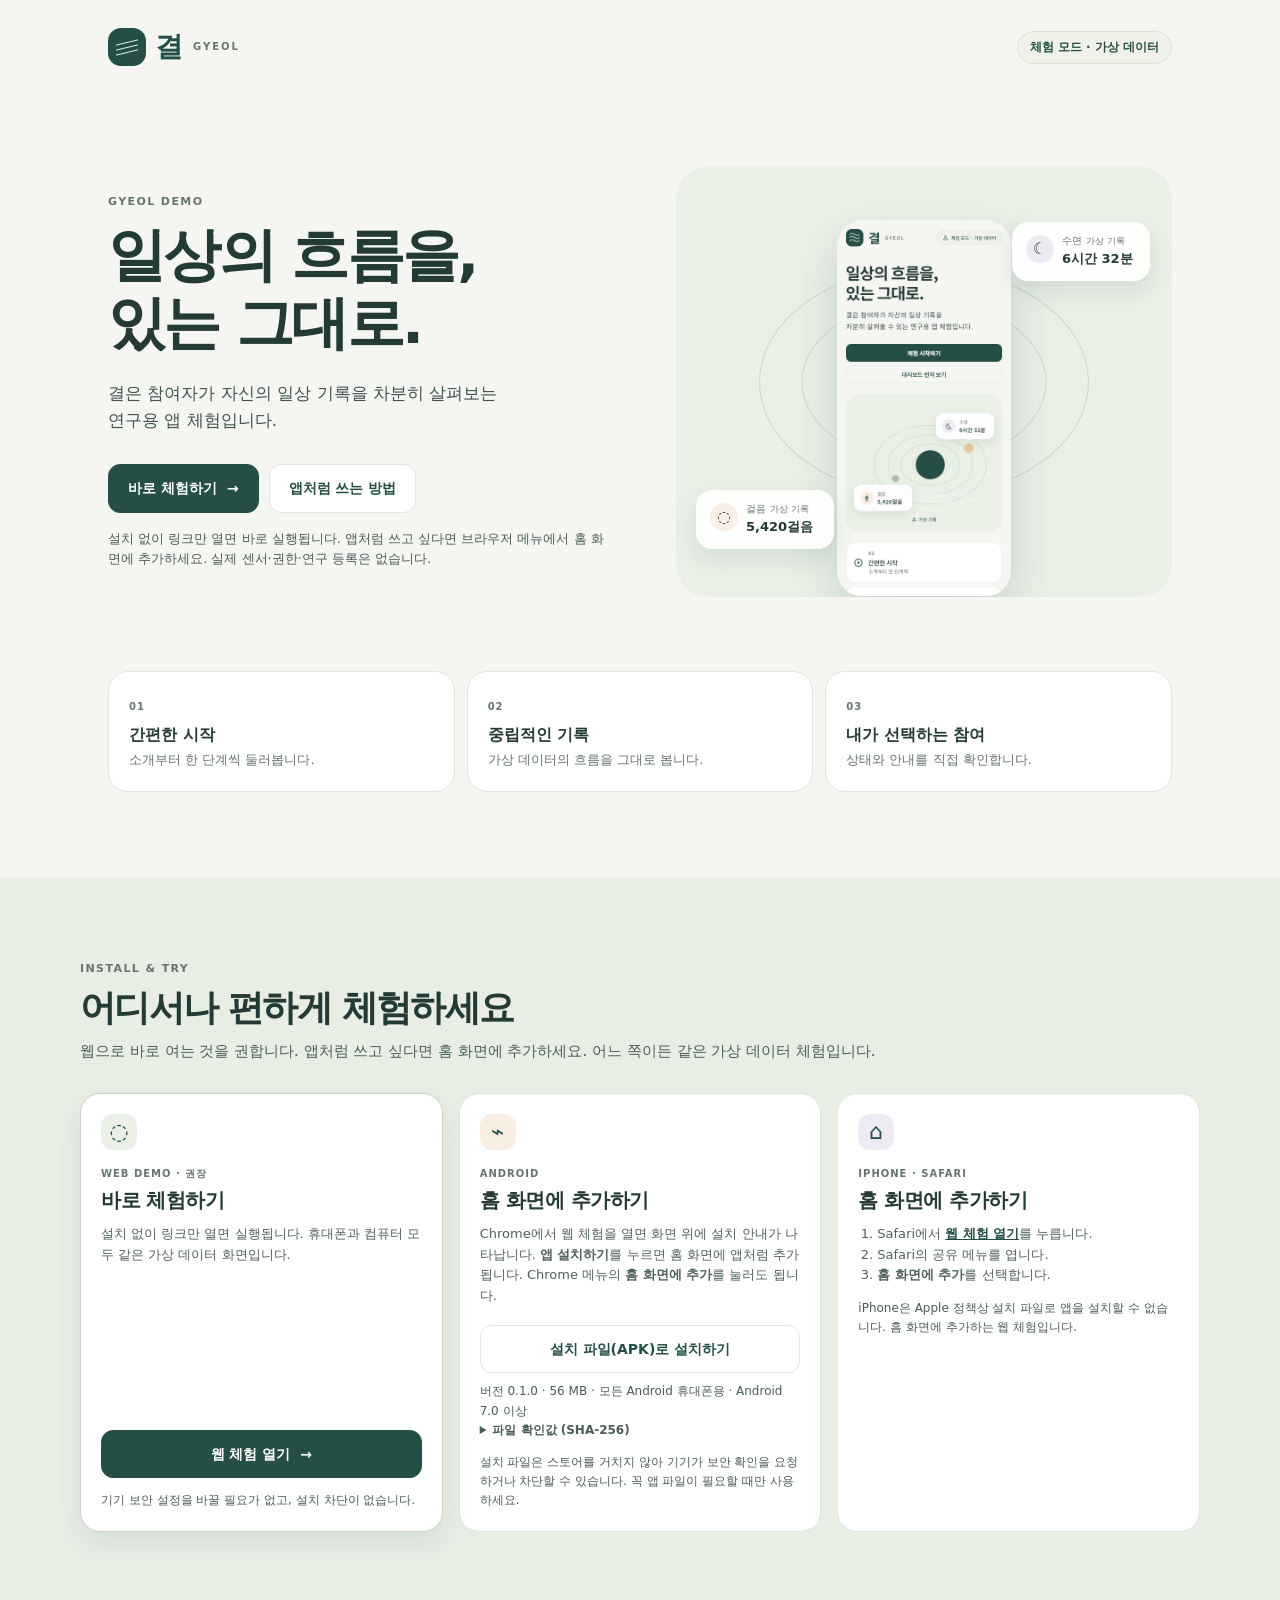
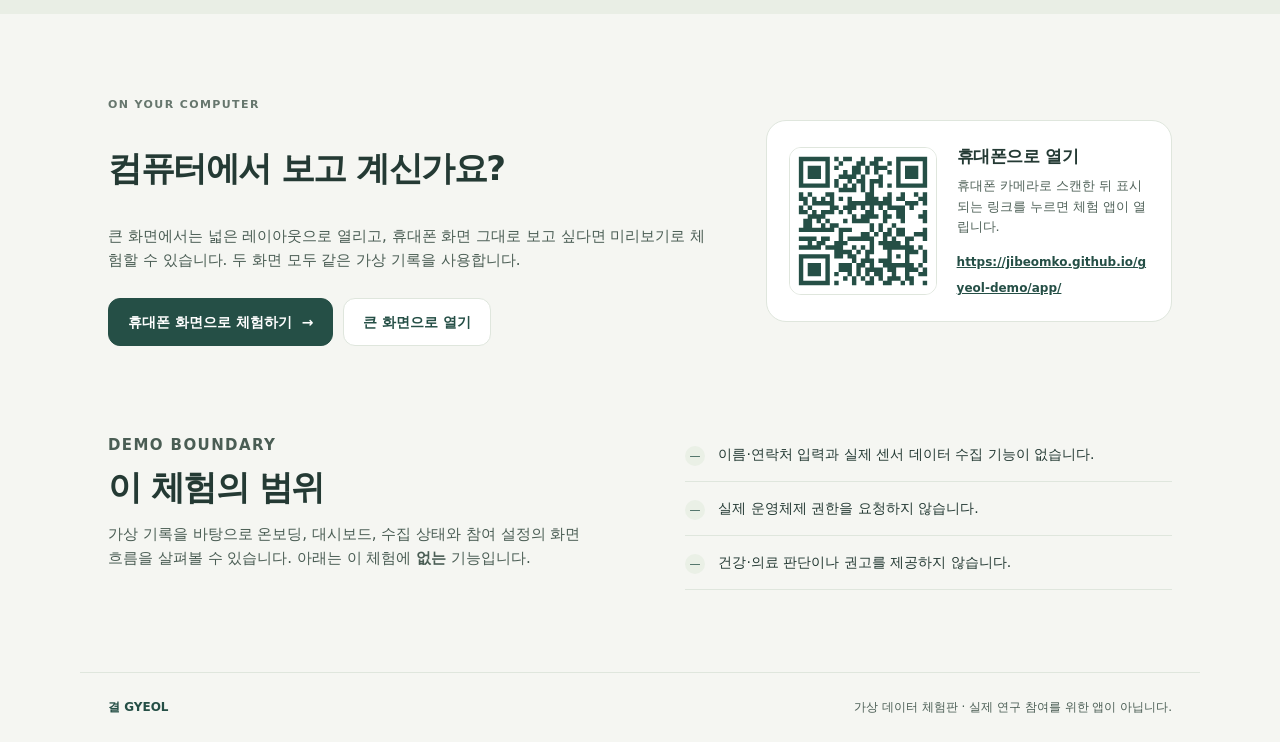
==== index.html @ 37b04f1e "Publish GYEOL demo build b40e45d16ac16224" ====
<!doctype html>
<html lang="ko">
  <head>
    <meta charset="utf-8" />
    <meta name="viewport" content="width=device-width, initial-scale=1" />
    <meta name="theme-color" content="#254F46" />
    <meta name="description" content="결 GYEOL 가상 데이터 체험 설치 안내" />
    <meta name="robots" content="noindex, nofollow" />
    <title>결 GYEOL · 설치 안내</title>
    <link rel="icon" href="data:image/svg+xml,%3Csvg xmlns=%27http://www.w3.org/2000/svg%27 viewBox=%270 0 64 64%27%3E%3Crect width=%2764%27 height=%2764%27 rx=%2721%27 fill=%27%23254F46%27/%3E%3Cg fill=%27none%27 stroke=%27%23E7F0DE%27 stroke-linecap=%27round%27 stroke-width=%273%27%3E%3Cpath d=%27M15 23c10-11 24 11 34 0%27/%3E%3Cpath d=%27M15 32c10-11 24 11 34 0%27/%3E%3Cpath d=%27M15 41c10-11 24 11 34 0%27/%3E%3C/g%3E%3C/svg%3E" type="image/svg+xml" />
    <link rel="stylesheet" href="install.css" />
  </head>
  <body>
    <a class="skip-link" href="#main">본문으로 이동</a>
    <header class="site-header">
      <a class="brand" href="./" aria-label="결 GYEOL 설치 안내 첫 화면">
        <span class="brand-mark" aria-hidden="true"><i></i><i></i><i></i></span>
        <span>결</span><small>GYEOL</small>
      </a>
      <span class="demo-pill">체험 모드 · 가상 데이터</span>
    </header>

    <main id="main">
      <section class="hero" aria-labelledby="hero-title">
        <div class="hero-copy">
          <p class="eyebrow">GYEOL DEMO</p>
          <h1 id="hero-title">일상의 흐름을,<br />있는 그대로.</h1>
          <p class="lead">결은 참여자가 자신의 일상 기록을 차분히 살펴보는<br class="desktop-only" /> 연구용 앱 체험입니다.</p>
          <div class="hero-actions">
            <a class="button primary" href="app/">바로 체험하기 <span aria-hidden="true">→</span></a>
            <a class="button secondary" href="#install">앱처럼 쓰는 방법</a>
          </div>
          <p class="hero-note">설치 없이 링크만 열면 바로 실행됩니다. 앱처럼 쓰고 싶다면 브라우저 메뉴에서 홈 화면에 추가하세요. 실제 센서·권한·연구 등록은 없습니다.</p>
        </div>
        <div class="hero-art" aria-label="결 앱 가상 기록 화면 예시">
          <div class="orb orb-one"></div><div class="orb orb-two"></div>
          <img src="assets/welcome-mobile.png" alt="결 앱의 시작 화면" />
          <div class="metric-card sleep"><span>☾</span><p>수면<em>가상 기록</em></p><strong>6시간 32분</strong></div>
          <div class="metric-card steps"><span>◌</span><p>걸음<em>가상 기록</em></p><strong>5,420걸음</strong></div>
        </div>
      </section>

      <section class="truth" aria-label="체험 안내">
        <article><span>01</span><h2>간편한 시작</h2><p>소개부터 한 단계씩 둘러봅니다.</p></article>
        <article><span>02</span><h2>중립적인 기록</h2><p>가상 데이터의 흐름을 그대로 봅니다.</p></article>
        <article><span>03</span><h2>내가 선택하는 참여</h2><p>상태와 안내를 직접 확인합니다.</p></article>
      </section>

      <section class="install" id="install" aria-labelledby="install-title">
        <div class="section-heading"><p class="eyebrow">INSTALL &amp; TRY</p><h2 id="install-title">어디서나 편하게 체험하세요</h2><p>웹으로 바로 여는 것을 권합니다. 앱처럼 쓰고 싶다면 홈 화면에 추가하세요. 어느 쪽이든 같은 가상 데이터 체험입니다.</p></div>
        <div class="install-grid">
          <article class="install-card web-card featured">
            <div class="card-icon">◌</div><p class="card-kicker">WEB DEMO · 권장</p><h3>바로 체험하기</h3>
            <p>설치 없이 링크만 열면 실행됩니다. 휴대폰과 컴퓨터 모두 같은 가상 데이터 화면입니다.</p>
            <a class="button primary wide" href="app/">웹 체험 열기 <span aria-hidden="true">→</span></a>
            <p class="install-note">기기 보안 설정을 바꿀 필요가 없고, 설치 차단이 없습니다.</p>
          </article>
          <article class="install-card android-card">
            <div class="card-icon">⌁</div><p class="card-kicker">ANDROID</p><h3>홈 화면에 추가하기</h3>
            <p>Chrome에서 웹 체험을 열면 화면 위에 설치 안내가 나타납니다. <strong>앱 설치하기</strong>를 누르면 홈 화면에 앱처럼 추가됩니다. Chrome 메뉴의 <strong>홈 화면에 추가</strong>를 눌러도 됩니다.</p>
            
            <a class="button secondary wide" href="download/">설치 파일(APK)로 설치하기</a>
            <div class="release-meta is-hidden" id="release-meta" aria-live="polite"></div>
            <p class="install-note">설치 파일은 스토어를 거치지 않아 기기가 보안 확인을 요청하거나 차단할 수 있습니다. 꼭 앱 파일이 필요할 때만 사용하세요.</p>
            
          </article>
          <article class="install-card ios-card">
            <div class="card-icon">⌂</div><p class="card-kicker">IPHONE · SAFARI</p><h3>홈 화면에 추가하기</h3>
            <ol><li>Safari에서 <a href="app/">웹 체험 열기</a>를 누릅니다.</li><li>Safari의 공유 메뉴를 엽니다.</li><li><strong>홈 화면에 추가</strong>를 선택합니다.</li></ol>
            <p class="install-note">iPhone은 Apple 정책상 설치 파일로 앱을 설치할 수 없습니다. 홈 화면에 추가하는 웹 체험입니다.</p>
          </article>
        </div>
      </section>

      <section class="computer" id="computer" aria-labelledby="computer-title">
        <div class="computer-copy">
          <p class="eyebrow">ON YOUR COMPUTER</p>
          <h2 id="computer-title">컴퓨터에서 보고 계신가요?</h2>
          <p>큰 화면에서는 넓은 레이아웃으로 열리고, 휴대폰 화면 그대로 보고 싶다면 미리보기로 체험할 수 있습니다. 두 화면 모두 같은 가상 기록을 사용합니다.</p>
          <div class="hero-actions">
            <a class="button primary" href="phone/">휴대폰 화면으로 체험하기 <span aria-hidden="true">→</span></a>
            <a class="button secondary" href="app/">큰 화면으로 열기</a>
          </div>
        </div>
        
        <aside class="qr-card" aria-labelledby="qr-title">
          <img src="assets/qr-app.svg" alt="휴대폰으로 체험 앱을 여는 QR 코드" width="168" height="168" />
          <div>
            <h3 id="qr-title">휴대폰으로 열기</h3>
            <p>휴대폰 카메라로 스캔한 뒤 표시되는 링크를 누르면 체험 앱이 열립니다.</p>
            <a class="share-link" href="https://jibeomko.github.io/gyeol-demo/app/">https://jibeomko.github.io/gyeol-demo/app/</a>
          </div>
        </aside>
        
      </section>

      <section class="details" aria-labelledby="details-title">
        <div><p class="eyebrow">DEMO BOUNDARY</p><h2 id="details-title">이 체험의 범위</h2><p>가상 기록을 바탕으로 온보딩, 대시보드, 수집 상태와 참여 설정의 화면 흐름을 살펴볼 수 있습니다. 아래는 이 체험에 <strong>없는</strong> 기능입니다.</p></div>
        <ul>
          <li><span aria-hidden="true">—</span> 이름·연락처 입력과 실제 센서 데이터 수집 기능이 없습니다.</li>
          <li><span aria-hidden="true">—</span> 실제 운영체제 권한을 요청하지 않습니다.</li>
          <li><span aria-hidden="true">—</span> 건강·의료 판단이나 권고를 제공하지 않습니다.</li>
        </ul>
      </section>
    </main>
    <footer><span>결 GYEOL</span><p>가상 데이터 체험판 · 실제 연구 참여를 위한 앱이 아닙니다.</p></footer>
    <script src="install.js"></script>
  </body>
</html>
---- install.css ----
:root{--forest:#254f46;--ink:#243a34;--muted:#66766d;--line:#dfe6dd;--sage:#eaf0e6;--lavender:#edeaf4;--peach:#f9eee4;--cream:#f5f6f2;--white:#fff}*{box-sizing:border-box}html{scroll-behavior:smooth}body{margin:0;background:var(--cream);color:var(--ink);font-family:system-ui,-apple-system,BlinkMacSystemFont,"Apple SD Gothic Neo","Noto Sans KR",sans-serif;line-height:1.6}.skip-link{position:absolute;left:12px;top:-50px;background:var(--forest);color:#fff;padding:8px 12px;border-radius:8px;z-index:5}.skip-link:focus{top:12px}.site-header{max-width:1120px;margin:auto;padding:25px 28px;display:flex;align-items:center;justify-content:space-between}.brand{color:var(--forest);display:flex;align-items:center;gap:9px;text-decoration:none;font-size:28px;font-weight:750;letter-spacing:-1px}.brand small{font-size:10px;letter-spacing:2px;font-weight:700;color:var(--muted);margin-left:2px}.brand-mark{width:38px;height:38px;background:var(--forest);border-radius:13px;display:grid;align-content:center;gap:4px;padding:0 8px}.brand-mark i{height:1px;border-radius:5px;background:#e7f0de;transform:skewY(-14deg)}.demo-pill{border:1px solid #d8e1d4;border-radius:100px;background:#f0f2e9;color:var(--forest);font-size:12px;padding:6px 12px;font-weight:650}.hero{max-width:1120px;min-height:560px;margin:16px auto 0;padding:36px 28px 54px;display:grid;grid-template-columns:1fr 1fr;gap:72px;align-items:center}.eyebrow{margin:0 0 10px;color:var(--muted);font-size:11px;letter-spacing:1.4px;font-weight:750}.hero h1,.section-heading h2,.details h2{font-size:clamp(38px,4.6vw,58px);line-height:1.18;letter-spacing:-2.7px;margin:0;color:var(--ink)}.lead{font-size:17px;margin:22px 0;color:#40544c}.hero-actions{display:flex;gap:10px;align-items:center;margin-top:30px}.button{display:inline-flex;align-items:center;justify-content:center;gap:10px;min-height:48px;padding:12px 19px;border-radius:12px;font-size:14px;font-weight:750;text-decoration:none;transition:transform .18s,background .18s}.button:hover{transform:translateY(-2px)}.button:focus-visible,a:focus-visible{outline:3px solid #b5cdb4;outline-offset:3px}.primary{background:var(--forest);color:#fff;border:1px solid var(--forest)}.secondary{color:var(--forest);background:#fff;border:1px solid var(--line)}.hero-note{font-size:13px;color:#4a5d54;margin:16px 0 0}.hero-art{height:430px;position:relative;border-radius:32px;overflow:hidden;background:var(--sage);isolation:isolate}.hero-art img{position:absolute;z-index:2;width:174px;left:50%;top:50%;transform:translate(-50%,-43%);filter:drop-shadow(0 19px 23px rgba(37,79,70,.18));border-radius:25px}.orb{position:absolute;z-index:1;border:1px solid rgba(37,79,70,.15);border-radius:50%;left:50%;top:50%;transform:translate(-50%,-50%)}.orb-one{width:330px;height:230px}.orb-two{width:245px;height:165px}.metric-card{position:absolute;z-index:3;background:rgba(255,255,255,.94);padding:11px 14px;border-radius:16px;min-width:138px;box-shadow:0 10px 24px rgba(37,79,70,.12)}.metric-card span{display:block;float:left;width:28px;height:28px;text-align:center;line-height:28px;background:var(--lavender);border-radius:50%;margin:2px 8px 0 0;color:var(--forest)}.metric-card p{font-size:10px;margin:0;color:var(--muted)}.metric-card em{font-style:normal;font-size:9px;margin-left:4px}.metric-card strong{display:block;font-size:13px;color:var(--ink)}.sleep{top:55px;right:22px}.steps{bottom:48px;left:20px}.steps span{background:var(--peach)}.truth{max-width:1120px;margin:0 auto;padding:0 28px 86px;display:grid;grid-template-columns:repeat(3,1fr);gap:12px}.truth article,.install-card{background:var(--white);border:1px solid var(--line);border-radius:20px;padding:20px}.truth span,.card-kicker{font-size:10px;letter-spacing:1px;color:var(--muted);font-weight:750;margin:0}.truth h2{font-size:16px;margin:5px 0 0}.truth p{font-size:13px;color:var(--muted);margin:2px 0 0}.install{background:#e9eee5;padding:82px 28px}.section-heading{max-width:1120px;margin:0 auto 30px}.section-heading h2{font-size:36px;letter-spacing:-1.7px}.section-heading>p:last-child{font-size:15px;margin:9px 0 0;color:#496057}.install-grid{max-width:1120px;margin:auto;display:grid;grid-template-columns:repeat(3,1fr);gap:16px}.install-card{min-height:316px;display:flex;flex-direction:column}.card-icon{height:36px;width:36px;display:grid;place-items:center;border-radius:12px;background:var(--sage);font-size:22px;color:var(--forest);margin-bottom:16px}.android-card .card-icon{background:var(--peach)}.ios-card .card-icon{background:var(--lavender)}.install-card h3{font-size:20px;margin:2px 0 8px;letter-spacing:-.5px}.install-card>p:not(.card-kicker):not(.install-note){font-size:13px;color:#506259;margin:0 0 18px}.wide{width:100%;margin-top:auto}.install-card.featured{border-color:#c6d6c2;box-shadow:0 12px 30px rgba(37,79,70,.1)}.install-card.featured .release-meta{margin:0 0 16px}.install-note{font-size:12px;color:#4a5d54;margin:13px 0 0}.release-meta{font-size:12px;color:#4a5d54;margin-top:9px;overflow-wrap:anywhere}.release-meta summary{cursor:pointer;font-weight:650}.release-meta code{display:block;margin-top:4px;font-size:11px;overflow-wrap:anywhere}.is-hidden{display:none!important}.ios-card ol{font-size:13px;margin:0;padding-left:19px;color:#506259}.ios-card a{color:var(--forest);font-weight:700}.ios-card code{font-family:inherit;background:#f1f2ee;padding:1px 4px;border-radius:4px}.details{max-width:1120px;margin:0 auto;padding:82px 28px;display:grid;grid-template-columns:1fr 1fr;gap:90px;align-items:center}.details h2{font-size:34px;letter-spacing:-1.5px}.details p{font-size:15px;color:#4a5d54}.details ul{list-style:none;padding:0;margin:0}.details li{border-bottom:1px solid var(--line);padding:15px 0;font-size:14px}.details li span{display:inline-grid;place-items:center;width:20px;height:20px;background:var(--sage);border-radius:50%;color:var(--forest);font-size:11px;margin-right:9px}footer{max-width:1120px;margin:auto;padding:25px 28px;border-top:1px solid var(--line);display:flex;justify-content:space-between;color:#4a5d54;font-size:12px}footer span{color:var(--forest);font-weight:750}footer p{margin:0}@media(max-width:720px){.site-header{padding:19px 20px}.brand{font-size:25px}.demo-pill{font-size:10px;padding:5px 9px}.hero{min-height:auto;padding:28px 20px 54px;grid-template-columns:1fr;gap:30px}.hero h1{font-size:42px}.lead{font-size:15px;margin-top:18px}.desktop-only{display:none}.hero-actions{flex-direction:column;align-items:stretch;margin-top:25px}.hero-art{height:365px}.hero-art img{width:150px}.metric-card{transform:scale(.88);transform-origin:center}.sleep{right:1px}.steps{left:0;bottom:36px}.truth{padding:0 20px 54px;grid-template-columns:1fr;gap:9px}.install{padding:58px 20px}.section-heading h2{font-size:31px}.install-grid{grid-template-columns:1fr}.install-card{min-height:0;padding:22px}.details{padding:58px 20px;grid-template-columns:1fr;gap:24px}.details h2{font-size:30px}footer{padding:20px;display:block}footer p{margin-top:5px}}@media(min-width:721px) and (max-width:980px){.hero{gap:34px}.hero-art{height:390px}.truth,.install-grid{gap:10px}}
.computer{max-width:1120px;margin:0 auto;padding:82px 28px 0;display:grid;grid-template-columns:1.2fr .8fr;gap:48px;align-items:center}.computer h2{font-size:34px;letter-spacing:-1.5px}.computer-copy>p:not(.eyebrow){font-size:15px;color:#4a5d54;margin:14px 0 0}.computer .hero-actions{margin-top:26px}.qr-card{display:flex;gap:20px;align-items:center;background:var(--white);border:1px solid var(--line);border-radius:20px;padding:22px}.qr-card img{width:148px;height:148px;flex:none;border-radius:12px;border:1px solid var(--line);background:#fff}.qr-card h3{font-size:17px;margin:0 0 6px;letter-spacing:-.4px}.qr-card p{font-size:13px;color:#506259;margin:0 0 10px}.share-link{font-size:12px;color:var(--forest);font-weight:700;word-break:break-all}@media(max-width:720px){.computer{display:none}}@media(min-width:721px) and (max-width:980px){.computer{grid-template-columns:1fr;gap:26px}}
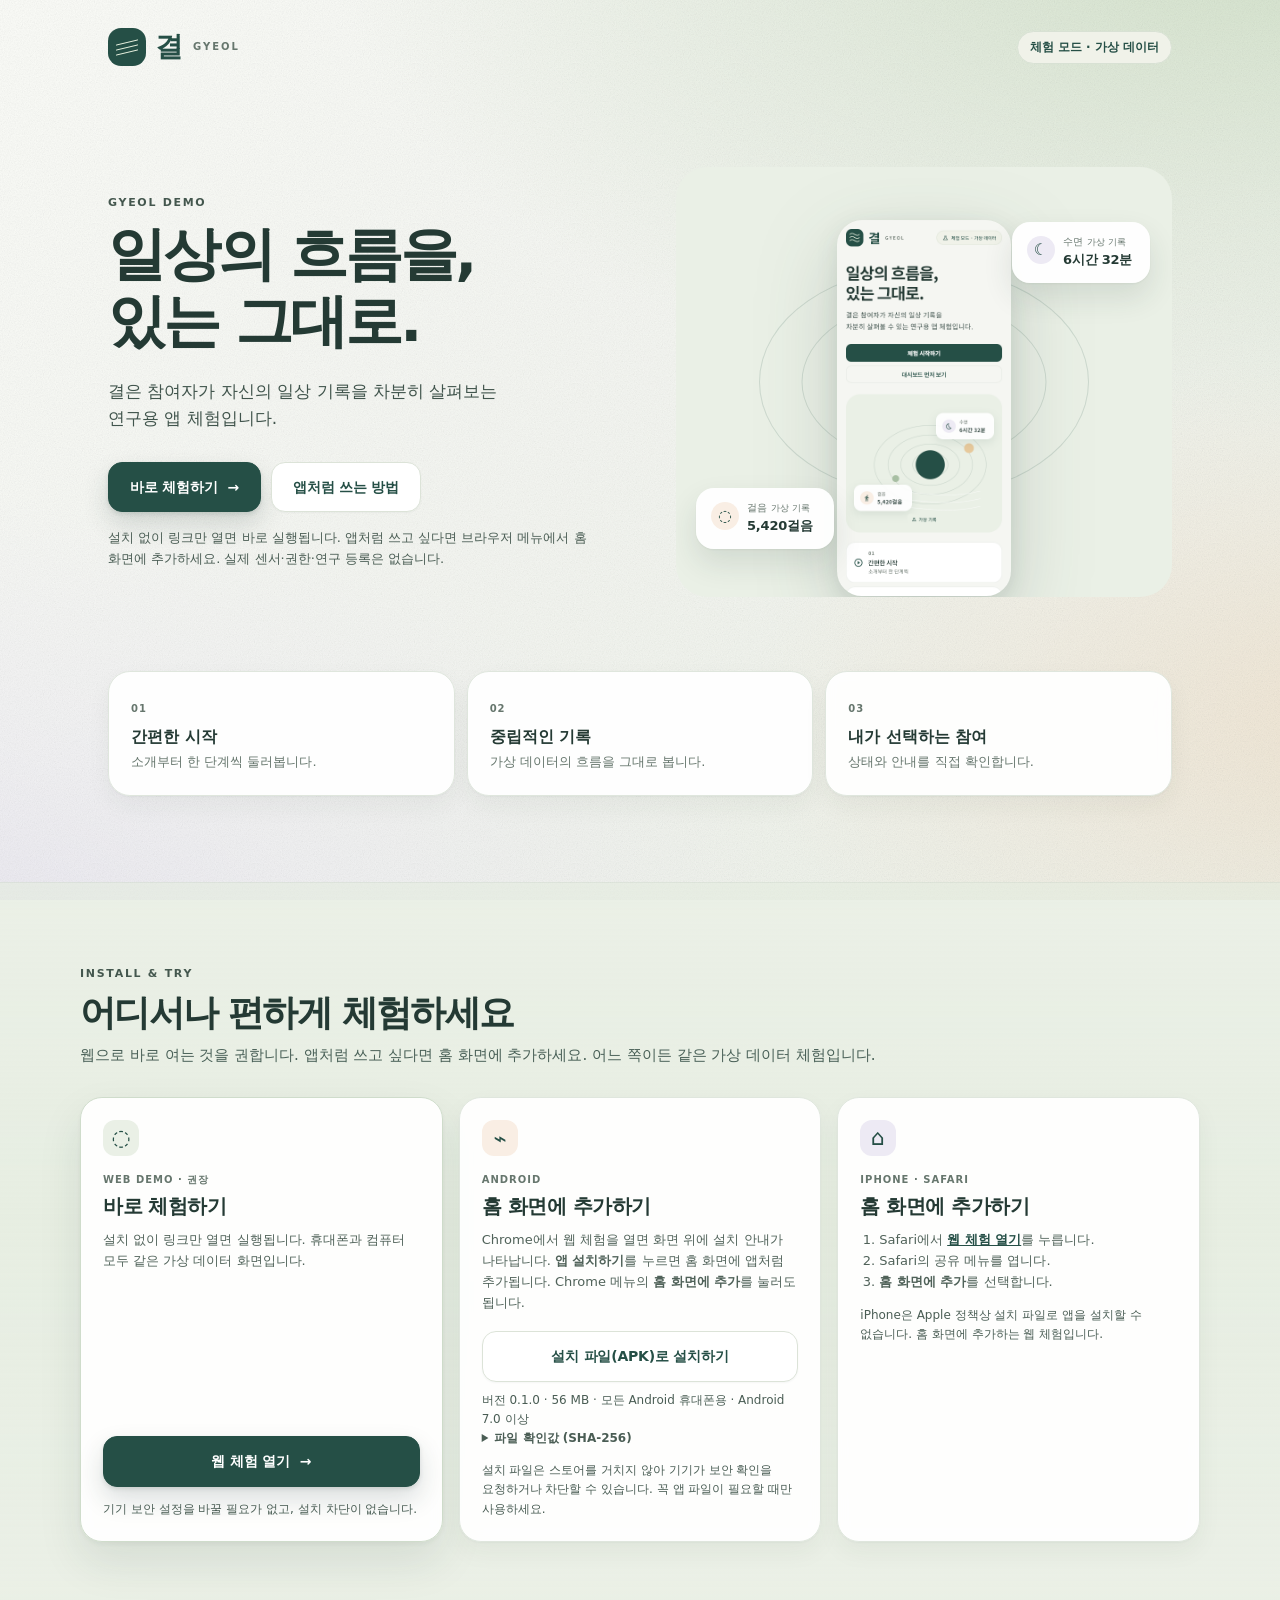
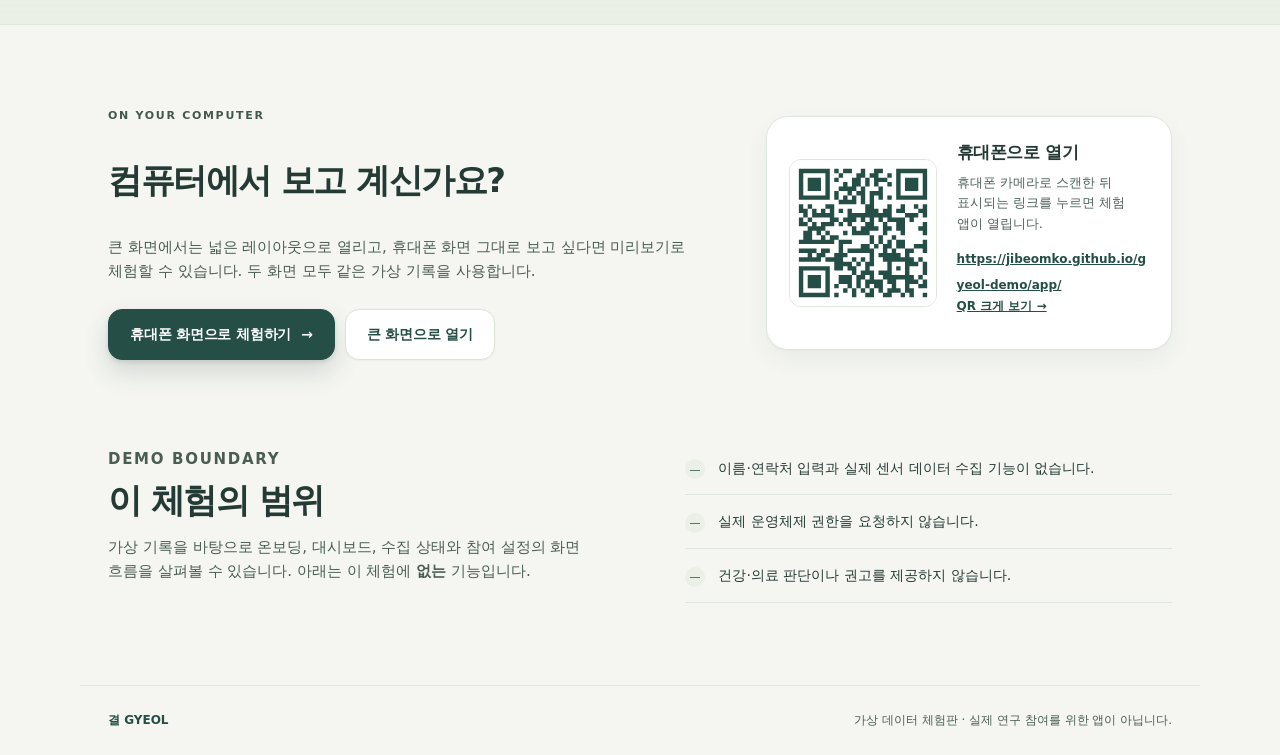
==== commit d482e7cd: "Publish GYEOL demo build 999b0739627d5239" ====
--- a/index.html
+++ b/index.html
@@ -89,6 +89,7 @@
             <h3 id="qr-title">휴대폰으로 열기</h3>
             <p>휴대폰 카메라로 스캔한 뒤 표시되는 링크를 누르면 체험 앱이 열립니다.</p>
             <a class="share-link" href="https://jibeomko.github.io/gyeol-demo/app/">https://jibeomko.github.io/gyeol-demo/app/</a>
+            <p class="qr-more"><a href="qr/">QR 크게 보기 →</a></p>
           </div>
         </aside>
         
--- a/install.css
+++ b/install.css
@@ -1,2 +1,10 @@
-:root{--forest:#254f46;--ink:#243a34;--muted:#66766d;--line:#dfe6dd;--sage:#eaf0e6;--lavender:#edeaf4;--peach:#f9eee4;--cream:#f5f6f2;--white:#fff}*{box-sizing:border-box}html{scroll-behavior:smooth}body{margin:0;background:var(--cream);color:var(--ink);font-family:system-ui,-apple-system,BlinkMacSystemFont,"Apple SD Gothic Neo","Noto Sans KR",sans-serif;line-height:1.6}.skip-link{position:absolute;left:12px;top:-50px;background:var(--forest);color:#fff;padding:8px 12px;border-radius:8px;z-index:5}.skip-link:focus{top:12px}.site-header{max-width:1120px;margin:auto;padding:25px 28px;display:flex;align-items:center;justify-content:space-between}.brand{color:var(--forest);display:flex;align-items:center;gap:9px;text-decoration:none;font-size:28px;font-weight:750;letter-spacing:-1px}.brand small{font-size:10px;letter-spacing:2px;font-weight:700;color:var(--muted);margin-left:2px}.brand-mark{width:38px;height:38px;background:var(--forest);border-radius:13px;display:grid;align-content:center;gap:4px;padding:0 8px}.brand-mark i{height:1px;border-radius:5px;background:#e7f0de;transform:skewY(-14deg)}.demo-pill{border:1px solid #d8e1d4;border-radius:100px;background:#f0f2e9;color:var(--forest);font-size:12px;padding:6px 12px;font-weight:650}.hero{max-width:1120px;min-height:560px;margin:16px auto 0;padding:36px 28px 54px;display:grid;grid-template-columns:1fr 1fr;gap:72px;align-items:center}.eyebrow{margin:0 0 10px;color:var(--muted);font-size:11px;letter-spacing:1.4px;font-weight:750}.hero h1,.section-heading h2,.details h2{font-size:clamp(38px,4.6vw,58px);line-height:1.18;letter-spacing:-2.7px;margin:0;color:var(--ink)}.lead{font-size:17px;margin:22px 0;color:#40544c}.hero-actions{display:flex;gap:10px;align-items:center;margin-top:30px}.button{display:inline-flex;align-items:center;justify-content:center;gap:10px;min-height:48px;padding:12px 19px;border-radius:12px;font-size:14px;font-weight:750;text-decoration:none;transition:transform .18s,background .18s}.button:hover{transform:translateY(-2px)}.button:focus-visible,a:focus-visible{outline:3px solid #b5cdb4;outline-offset:3px}.primary{background:var(--forest);color:#fff;border:1px solid var(--forest)}.secondary{color:var(--forest);background:#fff;border:1px solid var(--line)}.hero-note{font-size:13px;color:#4a5d54;margin:16px 0 0}.hero-art{height:430px;position:relative;border-radius:32px;overflow:hidden;background:var(--sage);isolation:isolate}.hero-art img{position:absolute;z-index:2;width:174px;left:50%;top:50%;transform:translate(-50%,-43%);filter:drop-shadow(0 19px 23px rgba(37,79,70,.18));border-radius:25px}.orb{position:absolute;z-index:1;border:1px solid rgba(37,79,70,.15);border-radius:50%;left:50%;top:50%;transform:translate(-50%,-50%)}.orb-one{width:330px;height:230px}.orb-two{width:245px;height:165px}.metric-card{position:absolute;z-index:3;background:rgba(255,255,255,.94);padding:11px 14px;border-radius:16px;min-width:138px;box-shadow:0 10px 24px rgba(37,79,70,.12)}.metric-card span{display:block;float:left;width:28px;height:28px;text-align:center;line-height:28px;background:var(--lavender);border-radius:50%;margin:2px 8px 0 0;color:var(--forest)}.metric-card p{font-size:10px;margin:0;color:var(--muted)}.metric-card em{font-style:normal;font-size:9px;margin-left:4px}.metric-card strong{display:block;font-size:13px;color:var(--ink)}.sleep{top:55px;right:22px}.steps{bottom:48px;left:20px}.steps span{background:var(--peach)}.truth{max-width:1120px;margin:0 auto;padding:0 28px 86px;display:grid;grid-template-columns:repeat(3,1fr);gap:12px}.truth article,.install-card{background:var(--white);border:1px solid var(--line);border-radius:20px;padding:20px}.truth span,.card-kicker{font-size:10px;letter-spacing:1px;color:var(--muted);font-weight:750;margin:0}.truth h2{font-size:16px;margin:5px 0 0}.truth p{font-size:13px;color:var(--muted);margin:2px 0 0}.install{background:#e9eee5;padding:82px 28px}.section-heading{max-width:1120px;margin:0 auto 30px}.section-heading h2{font-size:36px;letter-spacing:-1.7px}.section-heading>p:last-child{font-size:15px;margin:9px 0 0;color:#496057}.install-grid{max-width:1120px;margin:auto;display:grid;grid-template-columns:repeat(3,1fr);gap:16px}.install-card{min-height:316px;display:flex;flex-direction:column}.card-icon{height:36px;width:36px;display:grid;place-items:center;border-radius:12px;background:var(--sage);font-size:22px;color:var(--forest);margin-bottom:16px}.android-card .card-icon{background:var(--peach)}.ios-card .card-icon{background:var(--lavender)}.install-card h3{font-size:20px;margin:2px 0 8px;letter-spacing:-.5px}.install-card>p:not(.card-kicker):not(.install-note){font-size:13px;color:#506259;margin:0 0 18px}.wide{width:100%;margin-top:auto}.install-card.featured{border-color:#c6d6c2;box-shadow:0 12px 30px rgba(37,79,70,.1)}.install-card.featured .release-meta{margin:0 0 16px}.install-note{font-size:12px;color:#4a5d54;margin:13px 0 0}.release-meta{font-size:12px;color:#4a5d54;margin-top:9px;overflow-wrap:anywhere}.release-meta summary{cursor:pointer;font-weight:650}.release-meta code{display:block;margin-top:4px;font-size:11px;overflow-wrap:anywhere}.is-hidden{display:none!important}.ios-card ol{font-size:13px;margin:0;padding-left:19px;color:#506259}.ios-card a{color:var(--forest);font-weight:700}.ios-card code{font-family:inherit;background:#f1f2ee;padding:1px 4px;border-radius:4px}.details{max-width:1120px;margin:0 auto;padding:82px 28px;display:grid;grid-template-columns:1fr 1fr;gap:90px;align-items:center}.details h2{font-size:34px;letter-spacing:-1.5px}.details p{font-size:15px;color:#4a5d54}.details ul{list-style:none;padding:0;margin:0}.details li{border-bottom:1px solid var(--line);padding:15px 0;font-size:14px}.details li span{display:inline-grid;place-items:center;width:20px;height:20px;background:var(--sage);border-radius:50%;color:var(--forest);font-size:11px;margin-right:9px}footer{max-width:1120px;margin:auto;padding:25px 28px;border-top:1px solid var(--line);display:flex;justify-content:space-between;color:#4a5d54;font-size:12px}footer span{color:var(--forest);font-weight:750}footer p{margin:0}@media(max-width:720px){.site-header{padding:19px 20px}.brand{font-size:25px}.demo-pill{font-size:10px;padding:5px 9px}.hero{min-height:auto;padding:28px 20px 54px;grid-template-columns:1fr;gap:30px}.hero h1{font-size:42px}.lead{font-size:15px;margin-top:18px}.desktop-only{display:none}.hero-actions{flex-direction:column;align-items:stretch;margin-top:25px}.hero-art{height:365px}.hero-art img{width:150px}.metric-card{transform:scale(.88);transform-origin:center}.sleep{right:1px}.steps{left:0;bottom:36px}.truth{padding:0 20px 54px;grid-template-columns:1fr;gap:9px}.install{padding:58px 20px}.section-heading h2{font-size:31px}.install-grid{grid-template-columns:1fr}.install-card{min-height:0;padding:22px}.details{padding:58px 20px;grid-template-columns:1fr;gap:24px}.details h2{font-size:30px}footer{padding:20px;display:block}footer p{margin-top:5px}}@media(min-width:721px) and (max-width:980px){.hero{gap:34px}.hero-art{height:390px}.truth,.install-grid{gap:10px}}
-.computer{max-width:1120px;margin:0 auto;padding:82px 28px 0;display:grid;grid-template-columns:1.2fr .8fr;gap:48px;align-items:center}.computer h2{font-size:34px;letter-spacing:-1.5px}.computer-copy>p:not(.eyebrow){font-size:15px;color:#4a5d54;margin:14px 0 0}.computer .hero-actions{margin-top:26px}.qr-card{display:flex;gap:20px;align-items:center;background:var(--white);border:1px solid var(--line);border-radius:20px;padding:22px}.qr-card img{width:148px;height:148px;flex:none;border-radius:12px;border:1px solid var(--line);background:#fff}.qr-card h3{font-size:17px;margin:0 0 6px;letter-spacing:-.4px}.qr-card p{font-size:13px;color:#506259;margin:0 0 10px}.share-link{font-size:12px;color:var(--forest);font-weight:700;word-break:break-all}@media(max-width:720px){.computer{display:none}}@media(min-width:721px) and (max-width:980px){.computer{grid-template-columns:1fr;gap:26px}}
+:root{--forest:#254f46;--ink:#243a34;--muted:#66766d;--line:#dfe6dd;--sage:#eaf0e6;--lavender:#edeaf4;--peach:#f9eee4;--cream:#f5f6f2;--white:#fff}*{box-sizing:border-box}html{scroll-behavior:smooth}body{margin:0;background:var(--cream);color:var(--ink);position:relative;font-family:system-ui,-apple-system,BlinkMacSystemFont,"Apple SD Gothic Neo","Noto Sans KR",sans-serif;line-height:1.6}.skip-link{position:absolute;left:12px;top:-50px;background:var(--forest);color:#fff;padding:8px 12px;border-radius:8px;z-index:5}.skip-link:focus{top:12px}.site-header{max-width:1120px;margin:auto;padding:25px 28px;display:flex;align-items:center;justify-content:space-between}.brand{color:var(--forest);display:flex;align-items:center;gap:9px;text-decoration:none;font-size:28px;font-weight:750;letter-spacing:-1px}.brand small{font-size:10px;letter-spacing:2px;font-weight:700;color:var(--muted);margin-left:2px}.brand-mark{width:38px;height:38px;background:var(--forest);border-radius:13px;display:grid;align-content:center;gap:4px;padding:0 8px}.brand-mark i{height:1px;border-radius:5px;background:#e7f0de;transform:skewY(-14deg)}.demo-pill{border:1px solid #d8e1d4;border-radius:100px;background:#f0f2e9;color:var(--forest);font-size:12px;padding:6px 12px;font-weight:650}.hero{max-width:1120px;min-height:560px;margin:16px auto 0;padding:36px 28px 54px;display:grid;grid-template-columns:1fr 1fr;gap:72px;align-items:center}.eyebrow{margin:0 0 10px;color:#44574e;font-size:11px;letter-spacing:1.7px;font-weight:700;text-transform:uppercase}.hero h1,.section-heading h2,.details h2{font-size:clamp(38px,4.6vw,58px);line-height:1.16;letter-spacing:-3px;margin:0;color:var(--ink);text-wrap:balance}.lead{font-size:17px;margin:22px 0;color:#40544c}.hero-actions{display:flex;gap:10px;align-items:center;margin-top:30px}.button{display:inline-flex;align-items:center;justify-content:center;gap:10px;min-height:48px;padding:13px 21px;border-radius:14px;font-size:14px;font-weight:750;letter-spacing:-.2px;text-decoration:none;transition:transform .2s cubic-bezier(.22,.61,.36,1),box-shadow .2s cubic-bezier(.22,.61,.36,1)}.button:active{transform:translateY(0) scale(.99)}.button:hover{transform:translateY(-2px)}.button:focus-visible,a:focus-visible{outline:3px solid #b5cdb4;outline-offset:3px}.primary{background:var(--forest);color:#fff;border:1px solid var(--forest);box-shadow:0 2px 4px rgba(31,54,48,.12),0 12px 26px rgba(31,54,48,.16)}.primary:hover{box-shadow:0 3px 6px rgba(31,54,48,.14),0 18px 34px rgba(31,54,48,.2)}.secondary{color:var(--forest);background:#fff;border:1px solid #dce3d8;box-shadow:0 1px 2px rgba(31,54,48,.04)}.hero-note{font-size:13px;color:#4a5d54;margin:16px 0 0}.hero-art{height:430px;position:relative;border-radius:32px;overflow:hidden;background:var(--sage);isolation:isolate}.hero-art img{position:absolute;z-index:2;width:174px;left:50%;top:50%;transform:translate(-50%,-43%);filter:drop-shadow(0 6px 10px rgba(31,54,48,.1)) drop-shadow(0 26px 40px rgba(31,54,48,.18));border-radius:25px}.orb{position:absolute;z-index:1;border:1px solid rgba(37,79,70,.15);border-radius:50%;left:50%;top:50%;transform:translate(-50%,-50%)}.orb-one{width:330px;height:230px}.orb-two{width:245px;height:165px}.metric-card{position:absolute;z-index:3;background:rgba(255,255,255,.96);padding:12px 15px;border-radius:18px;min-width:138px;box-shadow:0 1px 2px rgba(31,54,48,.05),0 14px 30px rgba(31,54,48,.12)}.metric-card span{display:block;float:left;width:28px;height:28px;text-align:center;line-height:28px;background:var(--lavender);border-radius:50%;margin:2px 8px 0 0;color:var(--forest)}.metric-card p{font-size:10px;margin:0;color:var(--muted)}.metric-card em{font-style:normal;font-size:9px;margin-left:4px}.metric-card strong{display:block;font-size:13px;color:var(--ink);font-variant-numeric:tabular-nums;letter-spacing:-.2px}.sleep{top:55px;right:22px}.steps{bottom:48px;left:20px}.steps span{background:var(--peach)}.truth{max-width:1120px;margin:0 auto;padding:0 28px 86px;display:grid;grid-template-columns:repeat(3,1fr);gap:12px}.truth article,.install-card{background:rgba(255,255,255,.93);backdrop-filter:blur(6px);border:1px solid var(--line);border-radius:22px;padding:22px;box-shadow:0 1px 2px rgba(31,54,48,.04),0 10px 24px rgba(31,54,48,.05);transition:transform .22s cubic-bezier(.22,.61,.36,1),box-shadow .22s cubic-bezier(.22,.61,.36,1)}.truth article:hover,.install-card:hover{transform:translateY(-3px);box-shadow:0 2px 3px rgba(31,54,48,.06),0 18px 38px rgba(31,54,48,.09)}.truth span,.card-kicker{font-size:10px;letter-spacing:1px;color:var(--muted);font-weight:750;margin:0}.truth h2{font-size:16px;margin:5px 0 0}.truth p{font-size:13px;color:var(--muted);margin:2px 0 0}.install{background:linear-gradient(180deg,rgba(228,236,223,.62) 0%,rgba(228,236,223,.86) 45%,rgba(228,236,223,.62) 100%);border-block:1px solid rgba(31,54,48,.05);padding:82px 28px}.section-heading{max-width:1120px;margin:0 auto 30px}.section-heading h2{font-size:36px;letter-spacing:-1.7px}.section-heading>p:last-child{font-size:15px;margin:9px 0 0;color:#496057}.install-grid{max-width:1120px;margin:auto;display:grid;grid-template-columns:repeat(3,1fr);gap:16px}.install-card{min-height:316px;display:flex;flex-direction:column}.card-icon{height:36px;width:36px;display:grid;place-items:center;border-radius:12px;background:var(--sage);font-size:22px;color:var(--forest);margin-bottom:16px}.android-card .card-icon{background:var(--peach)}.ios-card .card-icon{background:var(--lavender)}.install-card h3{font-size:20px;margin:2px 0 8px;letter-spacing:-.5px}.install-card>p:not(.card-kicker):not(.install-note){font-size:13px;color:#506259;margin:0 0 18px}.wide{width:100%;margin-top:auto}.install-card.featured{border-color:#cfdccb;box-shadow:0 2px 4px rgba(31,54,48,.05),0 20px 44px rgba(31,54,48,.1)}.install-card.featured .release-meta{margin:0 0 16px}.install-note{font-size:12px;color:#4a5d54;margin:13px 0 0}.release-meta{font-size:12px;color:#4a5d54;margin-top:9px;overflow-wrap:anywhere;font-variant-numeric:tabular-nums}.release-meta summary{cursor:pointer;font-weight:650}.release-meta code{display:block;margin-top:4px;font-size:11px;overflow-wrap:anywhere}.is-hidden{display:none!important}.ios-card ol{font-size:13px;margin:0;padding-left:19px;color:#506259}.ios-card a{color:var(--forest);font-weight:700}.ios-card code{font-family:inherit;background:#f1f2ee;padding:1px 4px;border-radius:4px}.details{max-width:1120px;margin:0 auto;padding:82px 28px;display:grid;grid-template-columns:1fr 1fr;gap:90px;align-items:center}.details h2{font-size:34px;letter-spacing:-1.5px}.details p{font-size:15px;color:#4a5d54}.details ul{list-style:none;padding:0;margin:0}.details li{border-bottom:1px solid var(--line);padding:15px 0;font-size:14px}.details li span{display:inline-grid;place-items:center;width:20px;height:20px;background:var(--sage);border-radius:50%;color:var(--forest);font-size:11px;margin-right:9px}footer{max-width:1120px;margin:auto;padding:25px 28px;border-top:1px solid var(--line);display:flex;justify-content:space-between;color:#4a5d54;font-size:12px}footer span{color:var(--forest);font-weight:750}footer p{margin:0}@media(max-width:720px){.site-header{padding:19px 20px}.brand{font-size:25px}.demo-pill{font-size:10px;padding:5px 9px}.hero{min-height:auto;padding:28px 20px 54px;grid-template-columns:1fr;gap:30px}.hero h1{font-size:42px}.lead{font-size:15px;margin-top:18px}.desktop-only{display:none}.hero-actions{flex-direction:column;align-items:stretch;margin-top:25px}.hero-art{height:365px}.hero-art img{width:150px}.metric-card{transform:scale(.88);transform-origin:center}.sleep{right:1px}.steps{left:0;bottom:36px}.truth{padding:0 20px 54px;grid-template-columns:1fr;gap:9px}.install{padding:58px 20px}.section-heading h2{font-size:31px}.install-grid{grid-template-columns:1fr}.install-card{min-height:0;padding:22px}.details{padding:58px 20px;grid-template-columns:1fr;gap:24px}.details h2{font-size:30px}footer{padding:20px;display:block}footer p{margin-top:5px}}@media(min-width:721px) and (max-width:980px){.hero{gap:34px}.hero-art{height:390px}.truth,.install-grid{gap:10px}}
+.computer{max-width:1120px;margin:0 auto;padding:82px 28px 0;display:grid;grid-template-columns:1.2fr .8fr;gap:48px;align-items:center}.computer h2{font-size:34px;letter-spacing:-1.5px}.computer-copy>p:not(.eyebrow){font-size:15px;color:#4a5d54;margin:14px 0 0}.computer .hero-actions{margin-top:26px}.qr-card{display:flex;gap:20px;align-items:center;background:var(--white);border:1px solid var(--line);border-radius:22px;padding:22px;box-shadow:0 1px 2px rgba(31,54,48,.04),0 10px 24px rgba(31,54,48,.05)}.qr-card img{width:148px;height:148px;flex:none;border-radius:12px;border:1px solid var(--line);background:#fff}.qr-card h3{font-size:17px;margin:0 0 6px;letter-spacing:-.4px}.qr-card p{font-size:13px;color:#506259;margin:0 0 10px}.share-link{font-size:12px;color:var(--forest);font-weight:700;word-break:break-all}@media(max-width:720px){.computer{display:none}}@media(min-width:721px) and (max-width:980px){.computer{grid-template-columns:1fr;gap:26px}}
+
+@media(prefers-reduced-motion:reduce){.truth article,.install-card,.button{transition:none}.truth article:hover,.install-card:hover{transform:none}}
+
+body::before{content:'';position:fixed;inset:0;z-index:-2;pointer-events:none;background:radial-gradient(120% 90% at 100% -8%,rgba(207,224,198,.92) 0%,rgba(216,229,209,.5) 34%,rgba(233,241,228,0) 62%),radial-gradient(110% 85% at -12% 114%,rgba(225,221,238,.8) 0%,rgba(235,232,244,.4) 38%,rgba(242,240,249,0) 70%),radial-gradient(64% 52% at 108% 80%,rgba(241,223,200,.7) 0%,rgba(244,230,213,.35) 46%,rgba(248,240,229,0) 78%),linear-gradient(135deg,#fbfcf8 0%,#f4f6f1 47%,#ebf0e6 100%)}
+body::after{content:'';position:fixed;inset:0;z-index:-1;pointer-events:none;opacity:.5;background-image:url("data:image/svg+xml,%3Csvg xmlns='http://www.w3.org/2000/svg' width='160' height='160'%3E%3Cfilter id='n'%3E%3CfeTurbulence type='fractalNoise' baseFrequency='.85' numOctaves='2' stitchTiles='stitch'/%3E%3CfeColorMatrix type='saturate' values='0'/%3E%3C/filter%3E%3Crect width='160' height='160' filter='url(%23n)' opacity='.34'/%3E%3C/svg%3E")}
+.qr-more{margin:10px 0 0}.qr-more a{font-size:12px;color:var(--forest);font-weight:700}
+
+body{word-break:keep-all}
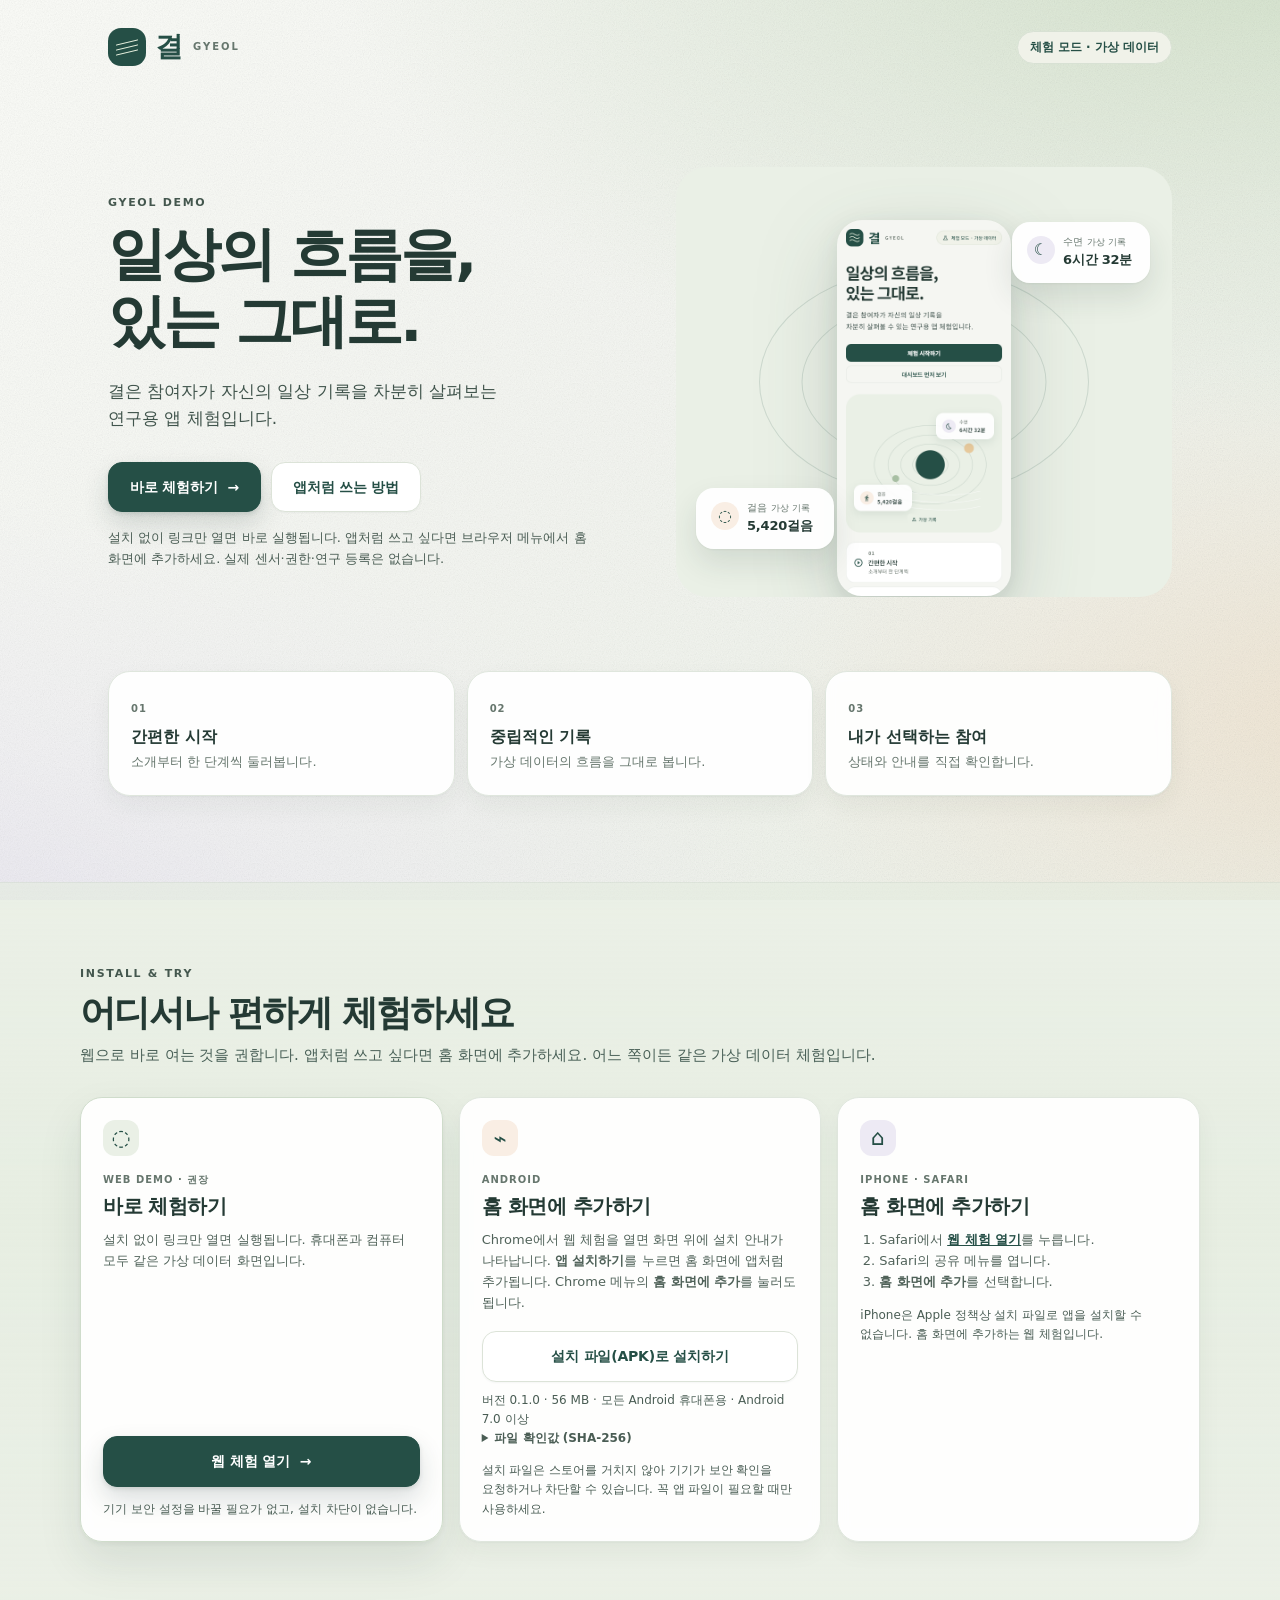
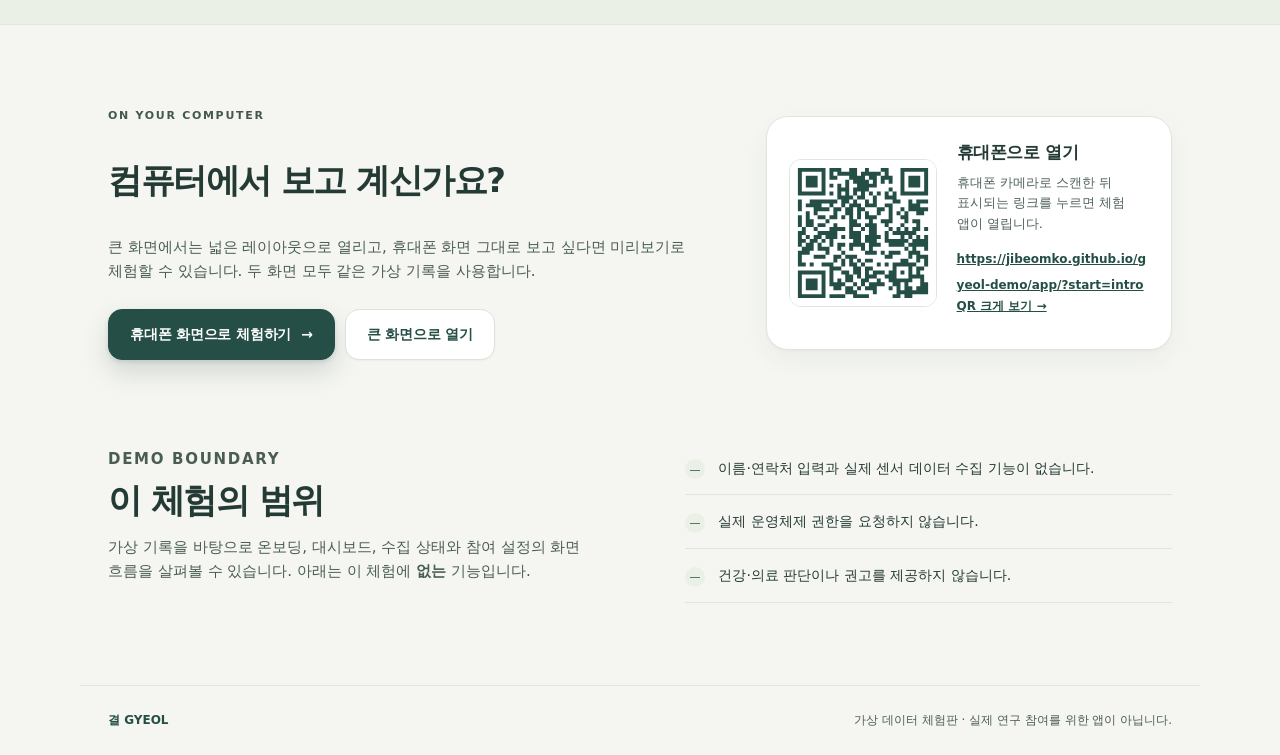
==== commit 20e5153a: "Publish GYEOL demo build f90ed31e137fa10b" ====
--- a/index.html
+++ b/index.html
@@ -88,7 +88,7 @@
           <div>
             <h3 id="qr-title">휴대폰으로 열기</h3>
             <p>휴대폰 카메라로 스캔한 뒤 표시되는 링크를 누르면 체험 앱이 열립니다.</p>
-            <a class="share-link" href="https://jibeomko.github.io/gyeol-demo/app/">https://jibeomko.github.io/gyeol-demo/app/</a>
+            <a class="share-link" href="https://jibeomko.github.io/gyeol-demo/app/?start=intro">https://jibeomko.github.io/gyeol-demo/app/?start=intro</a>
             <p class="qr-more"><a href="qr/">QR 크게 보기 →</a></p>
           </div>
         </aside>
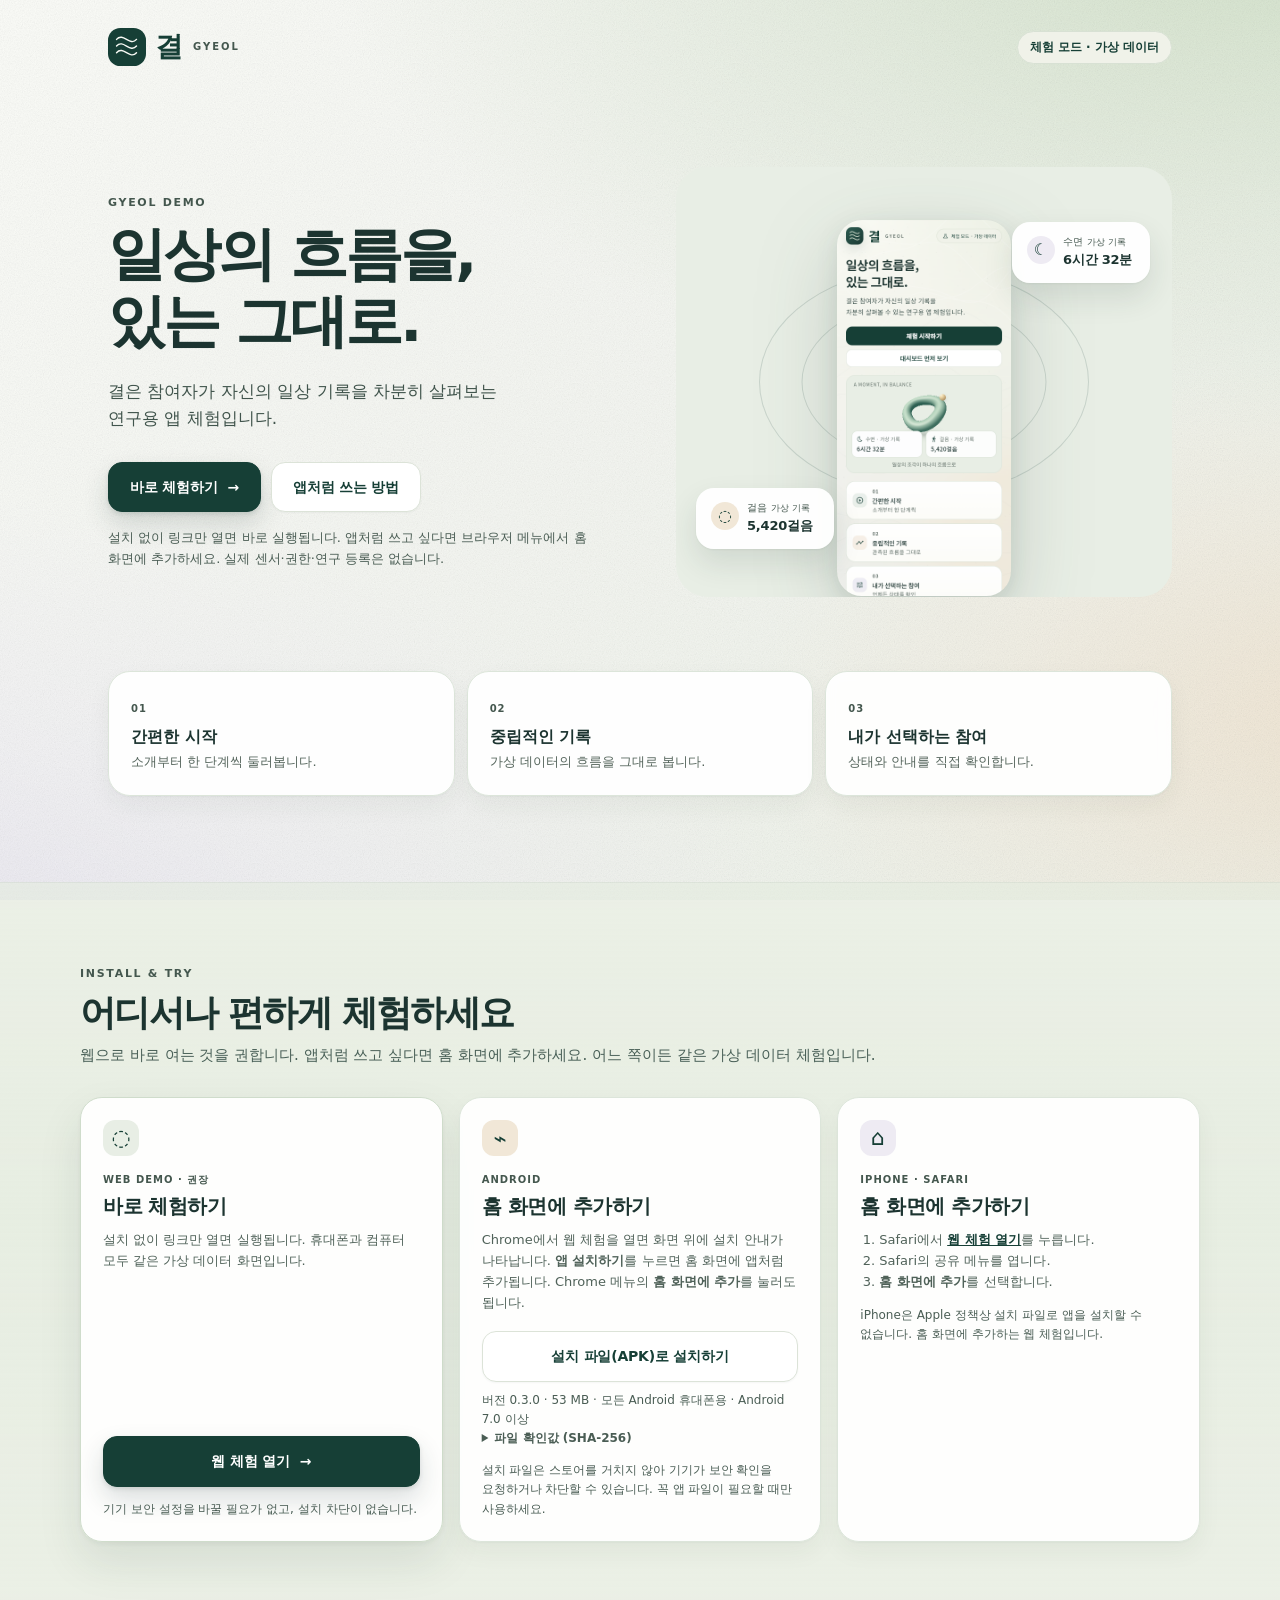
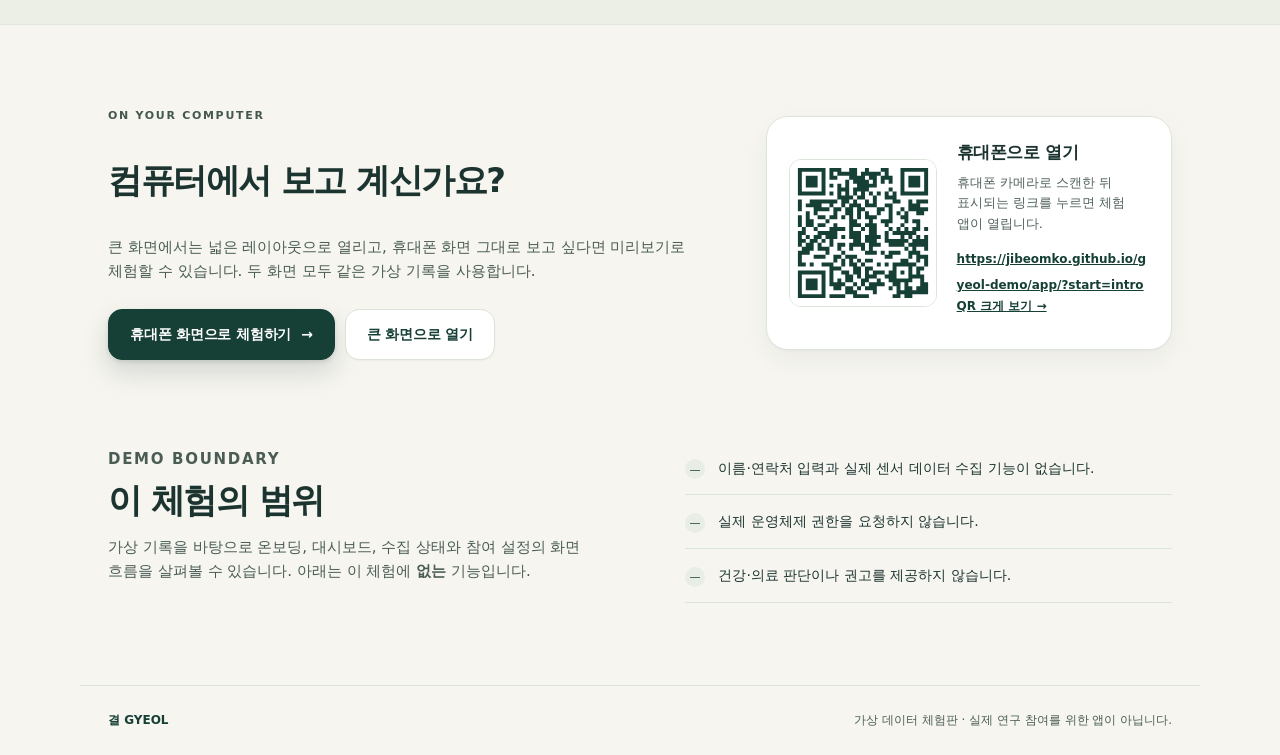
==== commit 32eafee2: "Publish GYEOL demo build 7868cfae35ef4a41" ====
--- a/index.html
+++ b/index.html
@@ -3,18 +3,18 @@
   <head>
     <meta charset="utf-8" />
     <meta name="viewport" content="width=device-width, initial-scale=1" />
-    <meta name="theme-color" content="#254F46" />
+    <meta name="theme-color" content="#163F36" />
     <meta name="description" content="결 GYEOL 가상 데이터 체험 설치 안내" />
     <meta name="robots" content="noindex, nofollow" />
     <title>결 GYEOL · 설치 안내</title>
-    <link rel="icon" href="data:image/svg+xml,%3Csvg xmlns=%27http://www.w3.org/2000/svg%27 viewBox=%270 0 64 64%27%3E%3Crect width=%2764%27 height=%2764%27 rx=%2721%27 fill=%27%23254F46%27/%3E%3Cg fill=%27none%27 stroke=%27%23E7F0DE%27 stroke-linecap=%27round%27 stroke-width=%273%27%3E%3Cpath d=%27M15 23c10-11 24 11 34 0%27/%3E%3Cpath d=%27M15 32c10-11 24 11 34 0%27/%3E%3Cpath d=%27M15 41c10-11 24 11 34 0%27/%3E%3C/g%3E%3C/svg%3E" type="image/svg+xml" />
+    <link rel="icon" href="assets/favicon.svg" type="image/svg+xml" />
     <link rel="stylesheet" href="install.css" />
   </head>
   <body>
     <a class="skip-link" href="#main">본문으로 이동</a>
     <header class="site-header">
       <a class="brand" href="./" aria-label="결 GYEOL 설치 안내 첫 화면">
-        <span class="brand-mark" aria-hidden="true"><i></i><i></i><i></i></span>
+        <img class="brand-mark" src="assets/brand-mark.svg" alt="" width="38" height="38" />
         <span>결</span><small>GYEOL</small>
       </a>
       <span class="demo-pill">체험 모드 · 가상 데이터</span>
--- a/install.css
+++ b/install.css
@@ -1,4 +1,4 @@
-:root{--forest:#254f46;--ink:#243a34;--muted:#66766d;--line:#dfe6dd;--sage:#eaf0e6;--lavender:#edeaf4;--peach:#f9eee4;--cream:#f5f6f2;--white:#fff}*{box-sizing:border-box}html{scroll-behavior:smooth}body{margin:0;background:var(--cream);color:var(--ink);position:relative;font-family:system-ui,-apple-system,BlinkMacSystemFont,"Apple SD Gothic Neo","Noto Sans KR",sans-serif;line-height:1.6}.skip-link{position:absolute;left:12px;top:-50px;background:var(--forest);color:#fff;padding:8px 12px;border-radius:8px;z-index:5}.skip-link:focus{top:12px}.site-header{max-width:1120px;margin:auto;padding:25px 28px;display:flex;align-items:center;justify-content:space-between}.brand{color:var(--forest);display:flex;align-items:center;gap:9px;text-decoration:none;font-size:28px;font-weight:750;letter-spacing:-1px}.brand small{font-size:10px;letter-spacing:2px;font-weight:700;color:var(--muted);margin-left:2px}.brand-mark{width:38px;height:38px;background:var(--forest);border-radius:13px;display:grid;align-content:center;gap:4px;padding:0 8px}.brand-mark i{height:1px;border-radius:5px;background:#e7f0de;transform:skewY(-14deg)}.demo-pill{border:1px solid #d8e1d4;border-radius:100px;background:#f0f2e9;color:var(--forest);font-size:12px;padding:6px 12px;font-weight:650}.hero{max-width:1120px;min-height:560px;margin:16px auto 0;padding:36px 28px 54px;display:grid;grid-template-columns:1fr 1fr;gap:72px;align-items:center}.eyebrow{margin:0 0 10px;color:#44574e;font-size:11px;letter-spacing:1.7px;font-weight:700;text-transform:uppercase}.hero h1,.section-heading h2,.details h2{font-size:clamp(38px,4.6vw,58px);line-height:1.16;letter-spacing:-3px;margin:0;color:var(--ink);text-wrap:balance}.lead{font-size:17px;margin:22px 0;color:#40544c}.hero-actions{display:flex;gap:10px;align-items:center;margin-top:30px}.button{display:inline-flex;align-items:center;justify-content:center;gap:10px;min-height:48px;padding:13px 21px;border-radius:14px;font-size:14px;font-weight:750;letter-spacing:-.2px;text-decoration:none;transition:transform .2s cubic-bezier(.22,.61,.36,1),box-shadow .2s cubic-bezier(.22,.61,.36,1)}.button:active{transform:translateY(0) scale(.99)}.button:hover{transform:translateY(-2px)}.button:focus-visible,a:focus-visible{outline:3px solid #b5cdb4;outline-offset:3px}.primary{background:var(--forest);color:#fff;border:1px solid var(--forest);box-shadow:0 2px 4px rgba(31,54,48,.12),0 12px 26px rgba(31,54,48,.16)}.primary:hover{box-shadow:0 3px 6px rgba(31,54,48,.14),0 18px 34px rgba(31,54,48,.2)}.secondary{color:var(--forest);background:#fff;border:1px solid #dce3d8;box-shadow:0 1px 2px rgba(31,54,48,.04)}.hero-note{font-size:13px;color:#4a5d54;margin:16px 0 0}.hero-art{height:430px;position:relative;border-radius:32px;overflow:hidden;background:var(--sage);isolation:isolate}.hero-art img{position:absolute;z-index:2;width:174px;left:50%;top:50%;transform:translate(-50%,-43%);filter:drop-shadow(0 6px 10px rgba(31,54,48,.1)) drop-shadow(0 26px 40px rgba(31,54,48,.18));border-radius:25px}.orb{position:absolute;z-index:1;border:1px solid rgba(37,79,70,.15);border-radius:50%;left:50%;top:50%;transform:translate(-50%,-50%)}.orb-one{width:330px;height:230px}.orb-two{width:245px;height:165px}.metric-card{position:absolute;z-index:3;background:rgba(255,255,255,.96);padding:12px 15px;border-radius:18px;min-width:138px;box-shadow:0 1px 2px rgba(31,54,48,.05),0 14px 30px rgba(31,54,48,.12)}.metric-card span{display:block;float:left;width:28px;height:28px;text-align:center;line-height:28px;background:var(--lavender);border-radius:50%;margin:2px 8px 0 0;color:var(--forest)}.metric-card p{font-size:10px;margin:0;color:var(--muted)}.metric-card em{font-style:normal;font-size:9px;margin-left:4px}.metric-card strong{display:block;font-size:13px;color:var(--ink);font-variant-numeric:tabular-nums;letter-spacing:-.2px}.sleep{top:55px;right:22px}.steps{bottom:48px;left:20px}.steps span{background:var(--peach)}.truth{max-width:1120px;margin:0 auto;padding:0 28px 86px;display:grid;grid-template-columns:repeat(3,1fr);gap:12px}.truth article,.install-card{background:rgba(255,255,255,.93);backdrop-filter:blur(6px);border:1px solid var(--line);border-radius:22px;padding:22px;box-shadow:0 1px 2px rgba(31,54,48,.04),0 10px 24px rgba(31,54,48,.05);transition:transform .22s cubic-bezier(.22,.61,.36,1),box-shadow .22s cubic-bezier(.22,.61,.36,1)}.truth article:hover,.install-card:hover{transform:translateY(-3px);box-shadow:0 2px 3px rgba(31,54,48,.06),0 18px 38px rgba(31,54,48,.09)}.truth span,.card-kicker{font-size:10px;letter-spacing:1px;color:var(--muted);font-weight:750;margin:0}.truth h2{font-size:16px;margin:5px 0 0}.truth p{font-size:13px;color:var(--muted);margin:2px 0 0}.install{background:linear-gradient(180deg,rgba(228,236,223,.62) 0%,rgba(228,236,223,.86) 45%,rgba(228,236,223,.62) 100%);border-block:1px solid rgba(31,54,48,.05);padding:82px 28px}.section-heading{max-width:1120px;margin:0 auto 30px}.section-heading h2{font-size:36px;letter-spacing:-1.7px}.section-heading>p:last-child{font-size:15px;margin:9px 0 0;color:#496057}.install-grid{max-width:1120px;margin:auto;display:grid;grid-template-columns:repeat(3,1fr);gap:16px}.install-card{min-height:316px;display:flex;flex-direction:column}.card-icon{height:36px;width:36px;display:grid;place-items:center;border-radius:12px;background:var(--sage);font-size:22px;color:var(--forest);margin-bottom:16px}.android-card .card-icon{background:var(--peach)}.ios-card .card-icon{background:var(--lavender)}.install-card h3{font-size:20px;margin:2px 0 8px;letter-spacing:-.5px}.install-card>p:not(.card-kicker):not(.install-note){font-size:13px;color:#506259;margin:0 0 18px}.wide{width:100%;margin-top:auto}.install-card.featured{border-color:#cfdccb;box-shadow:0 2px 4px rgba(31,54,48,.05),0 20px 44px rgba(31,54,48,.1)}.install-card.featured .release-meta{margin:0 0 16px}.install-note{font-size:12px;color:#4a5d54;margin:13px 0 0}.release-meta{font-size:12px;color:#4a5d54;margin-top:9px;overflow-wrap:anywhere;font-variant-numeric:tabular-nums}.release-meta summary{cursor:pointer;font-weight:650}.release-meta code{display:block;margin-top:4px;font-size:11px;overflow-wrap:anywhere}.is-hidden{display:none!important}.ios-card ol{font-size:13px;margin:0;padding-left:19px;color:#506259}.ios-card a{color:var(--forest);font-weight:700}.ios-card code{font-family:inherit;background:#f1f2ee;padding:1px 4px;border-radius:4px}.details{max-width:1120px;margin:0 auto;padding:82px 28px;display:grid;grid-template-columns:1fr 1fr;gap:90px;align-items:center}.details h2{font-size:34px;letter-spacing:-1.5px}.details p{font-size:15px;color:#4a5d54}.details ul{list-style:none;padding:0;margin:0}.details li{border-bottom:1px solid var(--line);padding:15px 0;font-size:14px}.details li span{display:inline-grid;place-items:center;width:20px;height:20px;background:var(--sage);border-radius:50%;color:var(--forest);font-size:11px;margin-right:9px}footer{max-width:1120px;margin:auto;padding:25px 28px;border-top:1px solid var(--line);display:flex;justify-content:space-between;color:#4a5d54;font-size:12px}footer span{color:var(--forest);font-weight:750}footer p{margin:0}@media(max-width:720px){.site-header{padding:19px 20px}.brand{font-size:25px}.demo-pill{font-size:10px;padding:5px 9px}.hero{min-height:auto;padding:28px 20px 54px;grid-template-columns:1fr;gap:30px}.hero h1{font-size:42px}.lead{font-size:15px;margin-top:18px}.desktop-only{display:none}.hero-actions{flex-direction:column;align-items:stretch;margin-top:25px}.hero-art{height:365px}.hero-art img{width:150px}.metric-card{transform:scale(.88);transform-origin:center}.sleep{right:1px}.steps{left:0;bottom:36px}.truth{padding:0 20px 54px;grid-template-columns:1fr;gap:9px}.install{padding:58px 20px}.section-heading h2{font-size:31px}.install-grid{grid-template-columns:1fr}.install-card{min-height:0;padding:22px}.details{padding:58px 20px;grid-template-columns:1fr;gap:24px}.details h2{font-size:30px}footer{padding:20px;display:block}footer p{margin-top:5px}}@media(min-width:721px) and (max-width:980px){.hero{gap:34px}.hero-art{height:390px}.truth,.install-grid{gap:10px}}
+/*>>>generated from design/tokens.json*/:root{--forest:#163f36;--ink:#1c3430;--text-secondary:#55655c;--text-label:#44574e;--line:#dce5da;--sage:#e8eee5;--lavender:#eeebf3;--peach:#f1e7d7;--cream:#f6f5f0;--white:#ffffff}/*<<<generated*/*{box-sizing:border-box}html{scroll-behavior:smooth}body{margin:0;background:var(--cream);color:var(--ink);position:relative;font-family:system-ui,-apple-system,BlinkMacSystemFont,"Apple SD Gothic Neo","Noto Sans KR",sans-serif;line-height:1.6}.skip-link{position:absolute;left:12px;top:-50px;background:var(--forest);color:#fff;padding:8px 12px;border-radius:8px;z-index:5}.skip-link:focus{top:12px}.site-header{max-width:1120px;margin:auto;padding:25px 28px;display:flex;align-items:center;justify-content:space-between}.brand{color:var(--forest);display:flex;align-items:center;gap:9px;text-decoration:none;font-size:28px;font-weight:750;letter-spacing:-1px}.brand small{font-size:10px;letter-spacing:2px;font-weight:700;color:var(--text-label);margin-left:2px}.brand-mark{width:38px;height:38px}.demo-pill{border:1px solid #d8e1d4;border-radius:100px;background:#f0f2e9;color:var(--forest);font-size:12px;padding:6px 12px;font-weight:650}.hero{max-width:1120px;min-height:560px;margin:16px auto 0;padding:36px 28px 54px;display:grid;grid-template-columns:1fr 1fr;gap:72px;align-items:center}.eyebrow{margin:0 0 10px;color:#44574e;font-size:11px;letter-spacing:1.7px;font-weight:700;text-transform:uppercase}.hero h1,.section-heading h2,.details h2{font-size:clamp(38px,4.6vw,58px);line-height:1.16;letter-spacing:-3px;margin:0;color:var(--ink);text-wrap:balance}.lead{font-size:17px;margin:22px 0;color:#40544c}.hero-actions{display:flex;gap:10px;align-items:center;margin-top:30px}.button{display:inline-flex;align-items:center;justify-content:center;gap:10px;min-height:48px;padding:13px 21px;border-radius:14px;font-size:14px;font-weight:750;letter-spacing:-.2px;text-decoration:none;transition:transform .2s cubic-bezier(.22,.61,.36,1),box-shadow .2s cubic-bezier(.22,.61,.36,1)}.button:active{transform:translateY(0) scale(.99)}.button:hover{transform:translateY(-2px)}.button:focus-visible,a:focus-visible{outline:3px solid #b5cdb4;outline-offset:3px}.primary{background:var(--forest);color:#fff;border:1px solid var(--forest);box-shadow:0 2px 4px rgba(31,54,48,.12),0 12px 26px rgba(31,54,48,.16)}.primary:hover{box-shadow:0 3px 6px rgba(31,54,48,.14),0 18px 34px rgba(31,54,48,.2)}.secondary{color:var(--forest);background:#fff;border:1px solid #dce3d8;box-shadow:0 1px 2px rgba(31,54,48,.04)}.hero-note{font-size:13px;color:#4a5d54;margin:16px 0 0}.hero-art{height:430px;position:relative;border-radius:32px;overflow:hidden;background:var(--sage);isolation:isolate}.hero-art img{position:absolute;z-index:2;width:174px;left:50%;top:50%;transform:translate(-50%,-43%);filter:drop-shadow(0 6px 10px rgba(31,54,48,.1)) drop-shadow(0 26px 40px rgba(31,54,48,.18));border-radius:25px}.orb{position:absolute;z-index:1;border:1px solid rgba(22,63,54,.15);border-radius:50%;left:50%;top:50%;transform:translate(-50%,-50%)}.orb-one{width:330px;height:230px}.orb-two{width:245px;height:165px}.metric-card{position:absolute;z-index:3;background:rgba(255,255,255,.96);padding:12px 15px;border-radius:18px;min-width:138px;box-shadow:0 1px 2px rgba(31,54,48,.05),0 14px 30px rgba(31,54,48,.12)}.metric-card span{display:block;float:left;width:28px;height:28px;text-align:center;line-height:28px;background:var(--lavender);border-radius:50%;margin:2px 8px 0 0;color:var(--forest)}.metric-card p{font-size:10px;margin:0;color:var(--text-label)}.metric-card em{font-style:normal;font-size:9px;margin-left:4px}.metric-card strong{display:block;font-size:13px;color:var(--ink);font-variant-numeric:tabular-nums;letter-spacing:-.2px}.sleep{top:55px;right:22px}.steps{bottom:48px;left:20px}.steps span{background:var(--peach)}.truth{max-width:1120px;margin:0 auto;padding:0 28px 86px;display:grid;grid-template-columns:repeat(3,1fr);gap:12px}.truth article,.install-card{background:rgba(255,255,255,.93);backdrop-filter:blur(6px);border:1px solid var(--line);border-radius:22px;padding:22px;box-shadow:0 1px 2px rgba(31,54,48,.04),0 10px 24px rgba(31,54,48,.05);transition:transform .22s cubic-bezier(.22,.61,.36,1),box-shadow .22s cubic-bezier(.22,.61,.36,1)}.truth article:hover,.install-card:hover{transform:translateY(-3px);box-shadow:0 2px 3px rgba(31,54,48,.06),0 18px 38px rgba(31,54,48,.09)}.truth span,.card-kicker{font-size:10px;letter-spacing:1px;color:var(--text-label);font-weight:750;margin:0}.truth h2{font-size:16px;margin:5px 0 0}.truth p{font-size:13px;color:var(--text-secondary);margin:2px 0 0}.install{background:linear-gradient(180deg,rgba(228,236,223,.62) 0%,rgba(228,236,223,.86) 45%,rgba(228,236,223,.62) 100%);border-block:1px solid rgba(31,54,48,.05);padding:82px 28px}.section-heading{max-width:1120px;margin:0 auto 30px}.section-heading h2{font-size:36px;letter-spacing:-1.7px}.section-heading>p:last-child{font-size:15px;margin:9px 0 0;color:#496057}.install-grid{max-width:1120px;margin:auto;display:grid;grid-template-columns:repeat(3,1fr);gap:16px}.install-card{min-height:316px;display:flex;flex-direction:column}.card-icon{height:36px;width:36px;display:grid;place-items:center;border-radius:12px;background:var(--sage);font-size:22px;color:var(--forest);margin-bottom:16px}.android-card .card-icon{background:var(--peach)}.ios-card .card-icon{background:var(--lavender)}.install-card h3{font-size:20px;margin:2px 0 8px;letter-spacing:-.5px}.install-card>p:not(.card-kicker):not(.install-note){font-size:13px;color:#506259;margin:0 0 18px}.wide{width:100%;margin-top:auto}.install-card.featured{border-color:#cfdccb;box-shadow:0 2px 4px rgba(31,54,48,.05),0 20px 44px rgba(31,54,48,.1)}.install-card.featured .release-meta{margin:0 0 16px}.install-note{font-size:12px;color:#4a5d54;margin:13px 0 0}.release-meta{font-size:12px;color:#4a5d54;margin-top:9px;overflow-wrap:anywhere;font-variant-numeric:tabular-nums}.release-meta summary{cursor:pointer;font-weight:650}.release-meta code{display:block;margin-top:4px;font-size:11px;overflow-wrap:anywhere}.is-hidden{display:none!important}.ios-card ol{font-size:13px;margin:0;padding-left:19px;color:#506259}.ios-card a{color:var(--forest);font-weight:700}.ios-card code{font-family:inherit;background:#f1f2ee;padding:1px 4px;border-radius:4px}.details{max-width:1120px;margin:0 auto;padding:82px 28px;display:grid;grid-template-columns:1fr 1fr;gap:90px;align-items:center}.details h2{font-size:34px;letter-spacing:-1.5px}.details p{font-size:15px;color:#4a5d54}.details ul{list-style:none;padding:0;margin:0}.details li{border-bottom:1px solid var(--line);padding:15px 0;font-size:14px}.details li span{display:inline-grid;place-items:center;width:20px;height:20px;background:var(--sage);border-radius:50%;color:var(--forest);font-size:11px;margin-right:9px}footer{max-width:1120px;margin:auto;padding:25px 28px;border-top:1px solid var(--line);display:flex;justify-content:space-between;color:#4a5d54;font-size:12px}footer span{color:var(--forest);font-weight:750}footer p{margin:0}@media(max-width:720px){.site-header{padding:19px 20px}.brand{font-size:25px}.demo-pill{font-size:10px;padding:5px 9px}.hero{min-height:auto;padding:28px 20px 54px;grid-template-columns:1fr;gap:30px}.hero h1{font-size:42px}.lead{font-size:15px;margin-top:18px}.desktop-only{display:none}.hero-actions{flex-direction:column;align-items:stretch;margin-top:25px}.hero-art{height:365px}.hero-art img{width:150px}.metric-card{transform:scale(.88);transform-origin:center}.sleep{right:1px}.steps{left:0;bottom:36px}.truth{padding:0 20px 54px;grid-template-columns:1fr;gap:9px}.install{padding:58px 20px}.section-heading h2{font-size:31px}.install-grid{grid-template-columns:1fr}.install-card{min-height:0;padding:22px}.details{padding:58px 20px;grid-template-columns:1fr;gap:24px}.details h2{font-size:30px}footer{padding:20px;display:block}footer p{margin-top:5px}}@media(min-width:721px) and (max-width:980px){.hero{gap:34px}.hero-art{height:390px}.truth,.install-grid{gap:10px}}
 .computer{max-width:1120px;margin:0 auto;padding:82px 28px 0;display:grid;grid-template-columns:1.2fr .8fr;gap:48px;align-items:center}.computer h2{font-size:34px;letter-spacing:-1.5px}.computer-copy>p:not(.eyebrow){font-size:15px;color:#4a5d54;margin:14px 0 0}.computer .hero-actions{margin-top:26px}.qr-card{display:flex;gap:20px;align-items:center;background:var(--white);border:1px solid var(--line);border-radius:22px;padding:22px;box-shadow:0 1px 2px rgba(31,54,48,.04),0 10px 24px rgba(31,54,48,.05)}.qr-card img{width:148px;height:148px;flex:none;border-radius:12px;border:1px solid var(--line);background:#fff}.qr-card h3{font-size:17px;margin:0 0 6px;letter-spacing:-.4px}.qr-card p{font-size:13px;color:#506259;margin:0 0 10px}.share-link{font-size:12px;color:var(--forest);font-weight:700;word-break:break-all}@media(max-width:720px){.computer{display:none}}@media(min-width:721px) and (max-width:980px){.computer{grid-template-columns:1fr;gap:26px}}
 
 @media(prefers-reduced-motion:reduce){.truth article,.install-card,.button{transition:none}.truth article:hover,.install-card:hover{transform:none}}
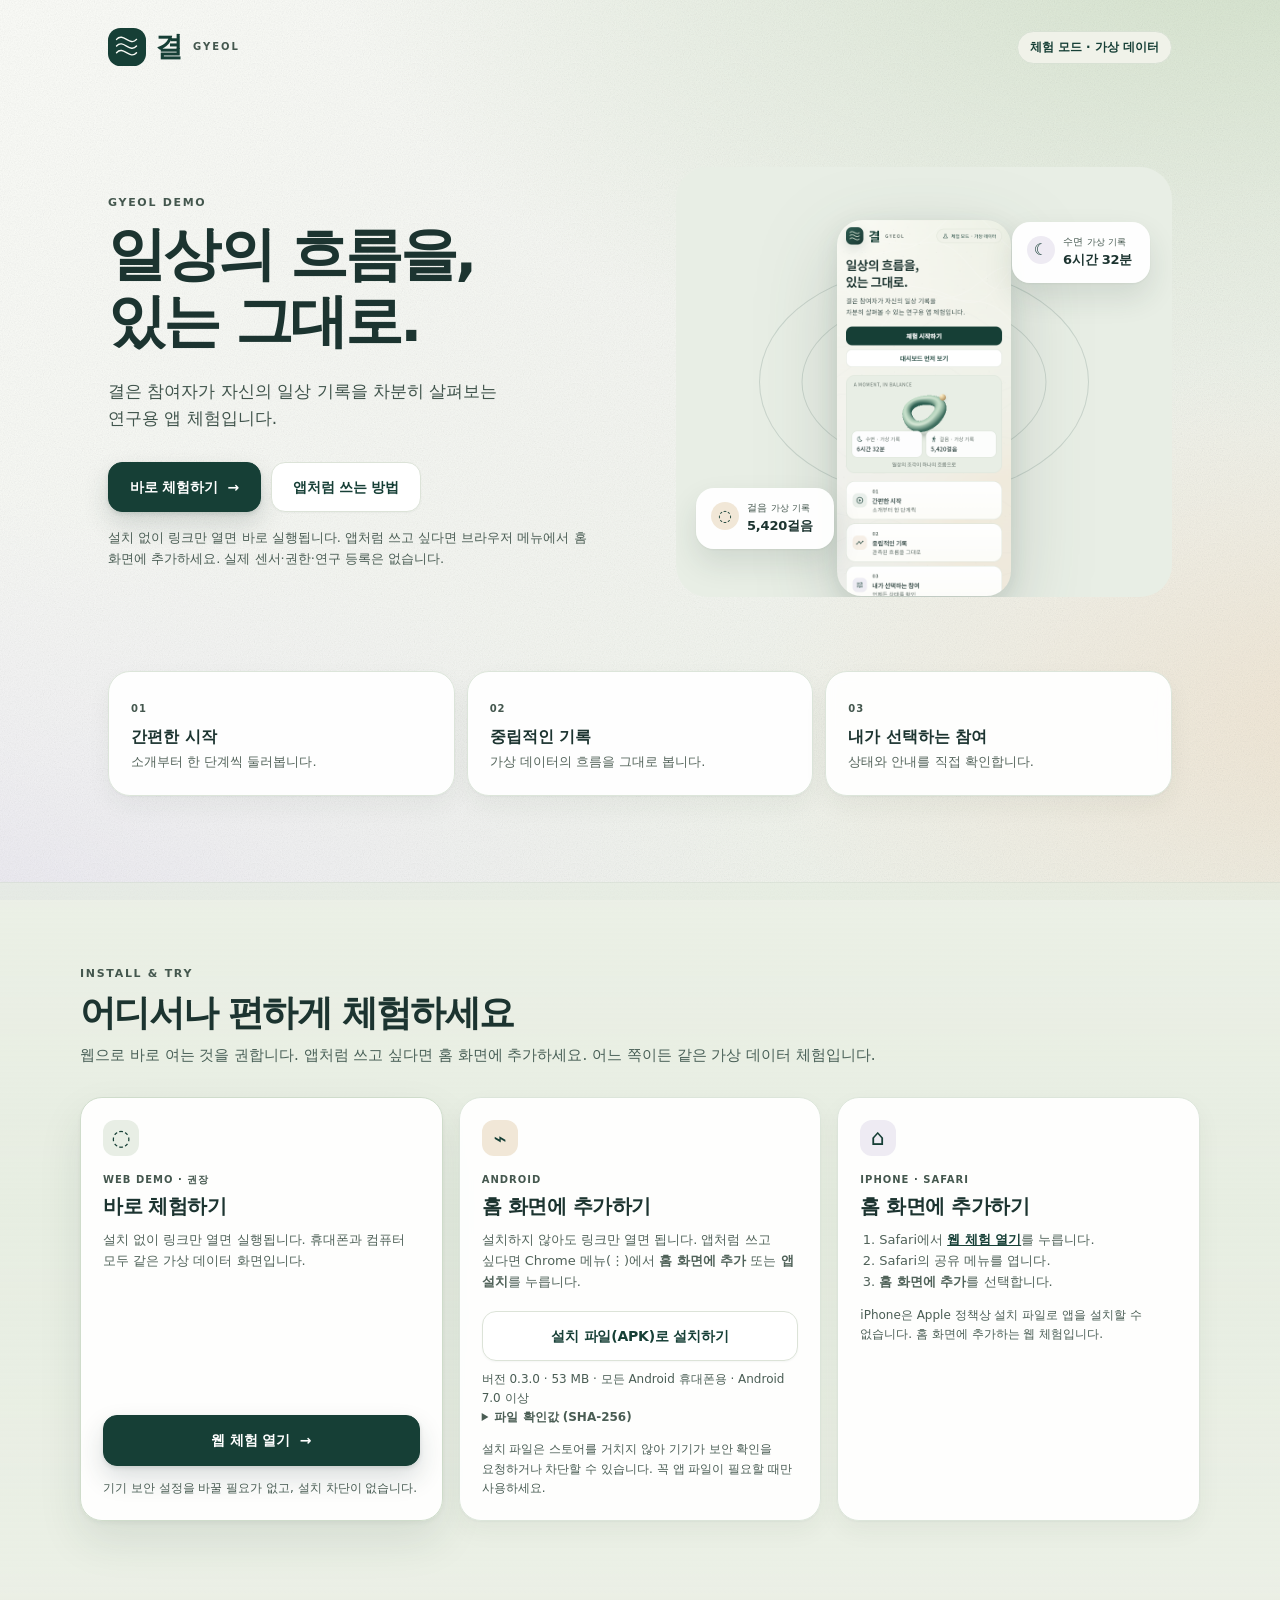
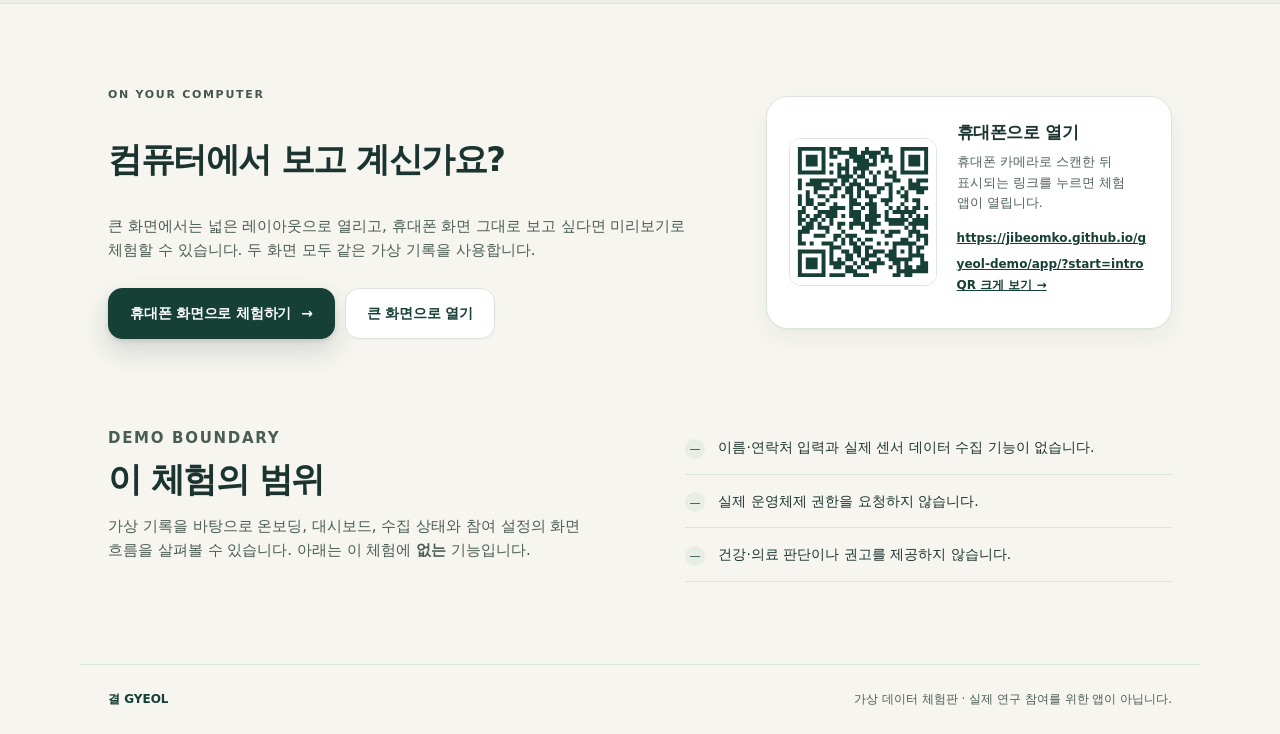
==== commit 04e1d9dd: "Publish GYEOL demo build 626604237714b8f6" ====
--- a/index.html
+++ b/index.html
@@ -57,7 +57,7 @@
           </article>
           <article class="install-card android-card">
             <div class="card-icon">⌁</div><p class="card-kicker">ANDROID</p><h3>홈 화면에 추가하기</h3>
-            <p>Chrome에서 웹 체험을 열면 화면 위에 설치 안내가 나타납니다. <strong>앱 설치하기</strong>를 누르면 홈 화면에 앱처럼 추가됩니다. Chrome 메뉴의 <strong>홈 화면에 추가</strong>를 눌러도 됩니다.</p>
+            <p>설치하지 않아도 링크만 열면 됩니다. 앱처럼 쓰고 싶다면 Chrome 메뉴(⋮)에서 <strong>홈 화면에 추가</strong> 또는 <strong>앱 설치</strong>를 누릅니다.</p>
             
             <a class="button secondary wide" href="download/">설치 파일(APK)로 설치하기</a>
             <div class="release-meta is-hidden" id="release-meta" aria-live="polite"></div>
